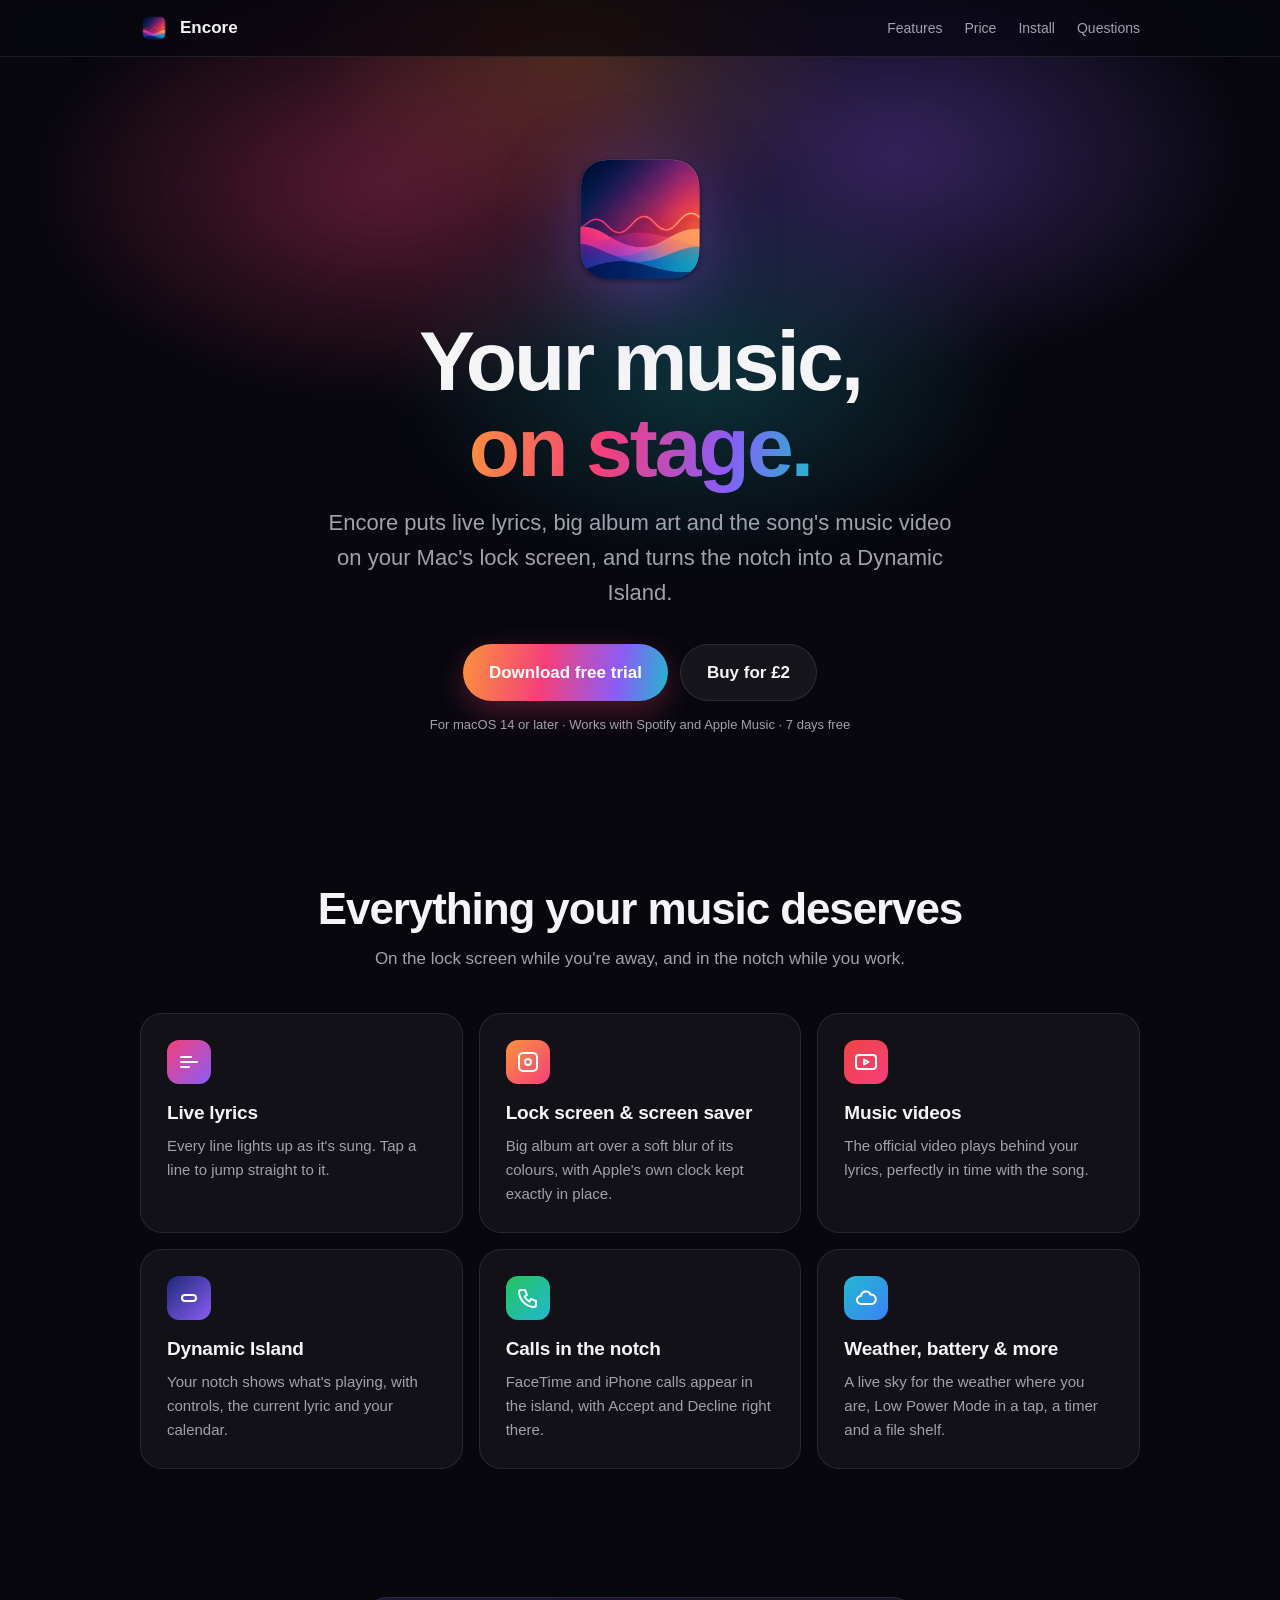
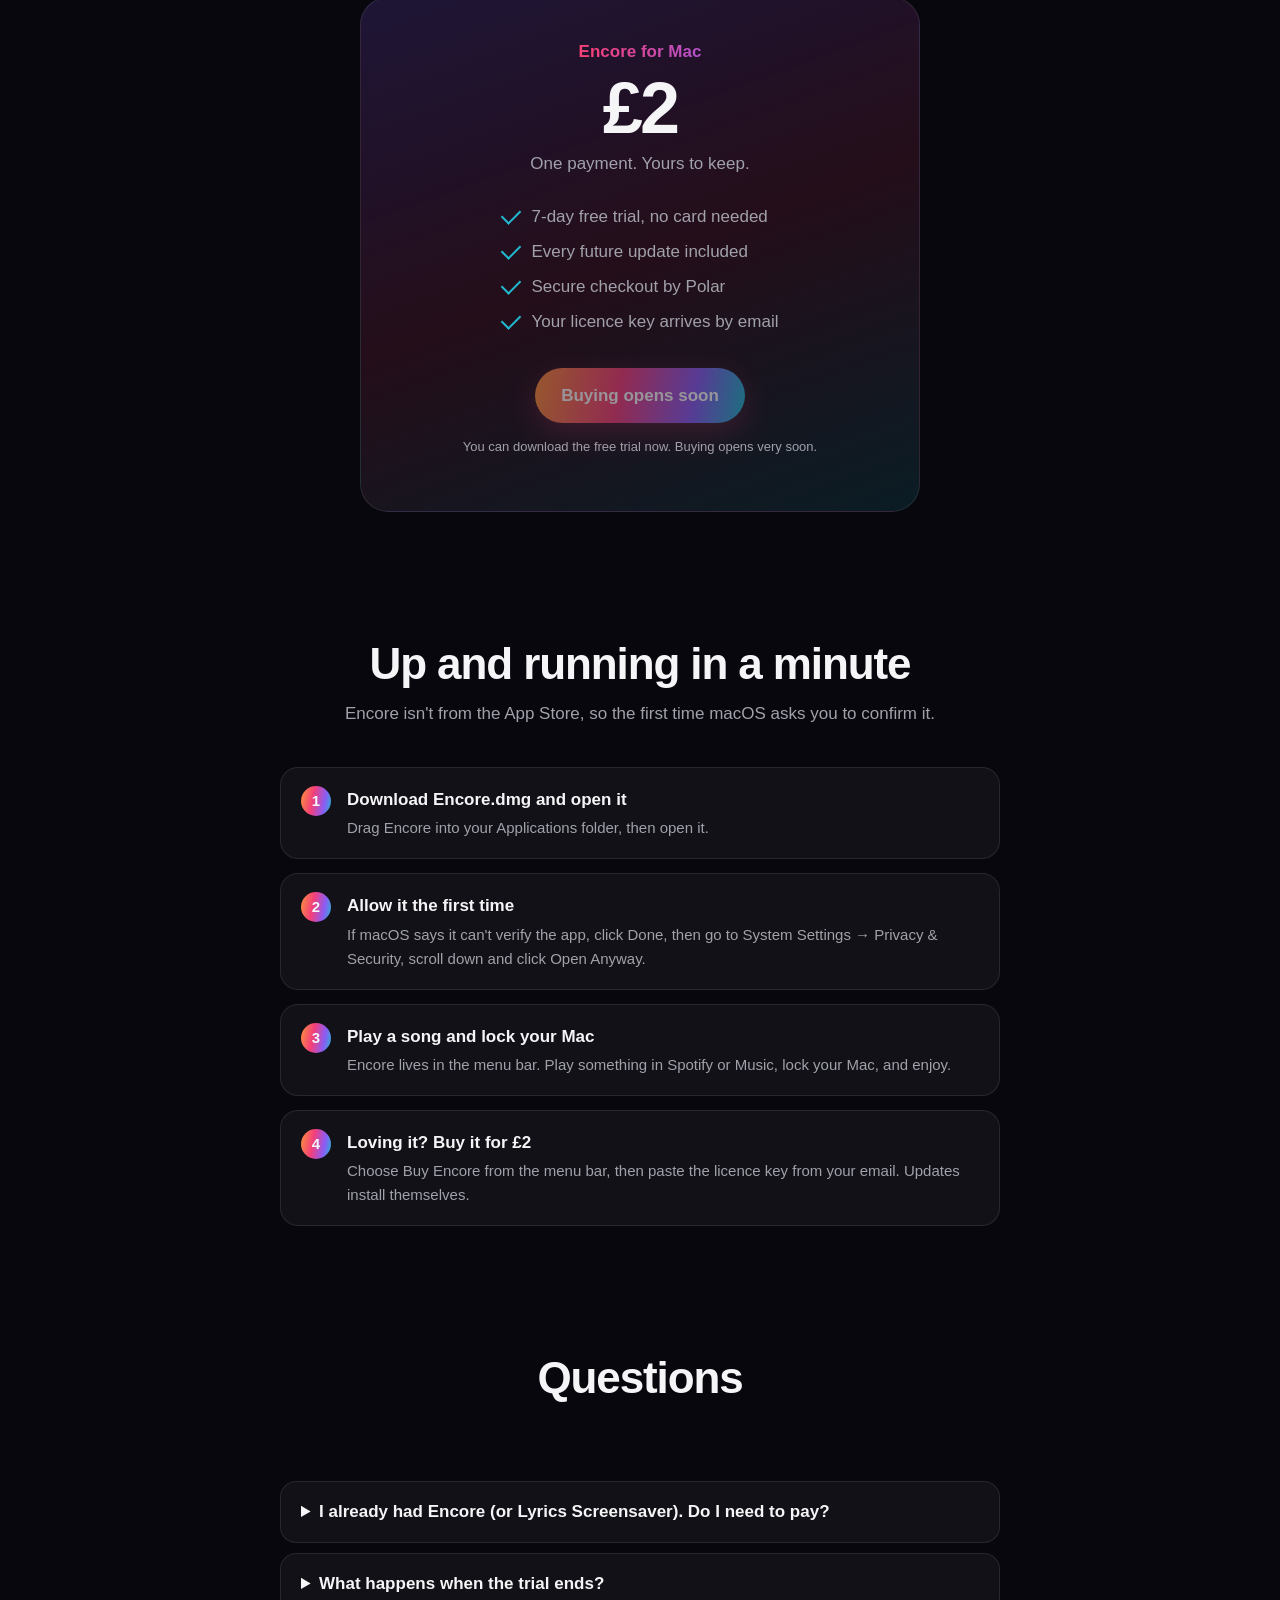
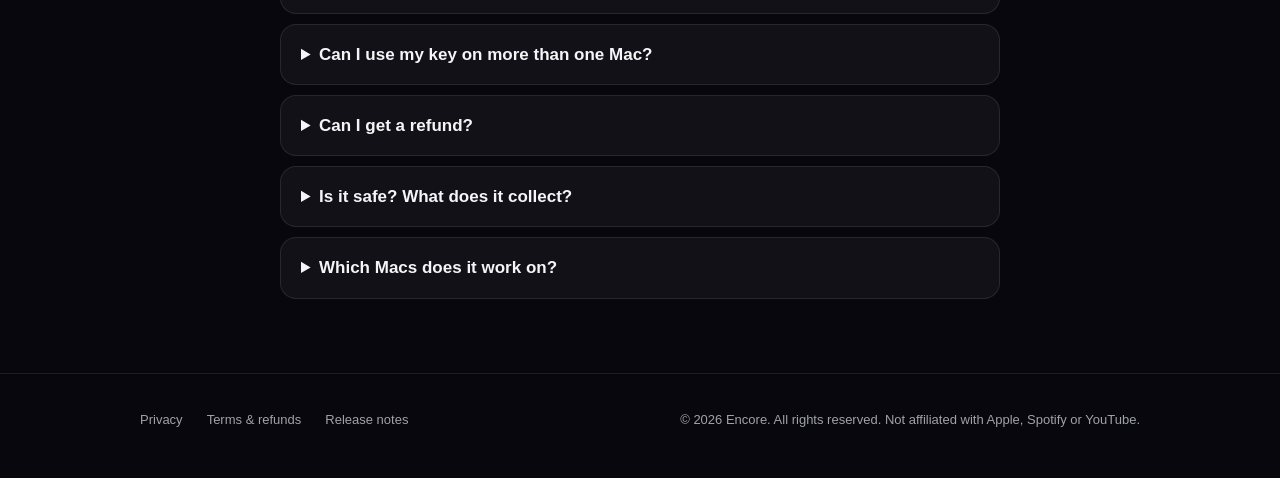
==== index.html @ baf7f080 "Add the Encore website Co-Authored-By: Claude Opus 5.5 <noreply@anthropic.com>" ====
<!doctype html>
<html lang="en">
<head>
<meta charset="utf-8">
<meta name="viewport" content="width=device-width, initial-scale=1">
<title>Encore for Mac</title>
<meta name="description" content="Encore puts live lyrics, big album art and your music video on your Mac's lock screen, and turns the notch into a Dynamic Island.">
<link rel="icon" type="image/png" href="favicon.png">
<meta property="og:title" content="Encore for Mac">
<meta property="og:description" content="Live lyrics on your lock screen, and a Dynamic Island in your notch.">
<meta property="og:image" content="https://zhuss-08.github.io/encore/icon.png">
<style>
  :root {
    --bg: #07070d;
    --card: rgba(255,255,255,0.045);
    --line: rgba(255,255,255,0.09);
    --text: #f5f5f7;
    --muted: #a1a1ab;
    --navy: #1e2a78; --violet: #8b5cf6; --pink: #f43f7a; --orange: #fb923c; --teal: #22b8cf;
    --sunset: linear-gradient(100deg, #fb923c, #f43f7a 40%, #8b5cf6 75%, #22b8cf);
  }
  * { box-sizing: border-box; }
  html { scroll-behavior: smooth; }
  body {
    margin: 0; background: var(--bg); color: var(--text);
    font: 17px/1.6 -apple-system, BlinkMacSystemFont, "SF Pro Text", "Helvetica Neue", Arial, sans-serif;
    -webkit-font-smoothing: antialiased; overflow-x: hidden;
  }
  a { color: inherit; }
  .wrap { max-width: 1040px; margin: 0 auto; padding: 0 20px; }

  nav { position: sticky; top: 0; z-index: 10; backdrop-filter: saturate(180%) blur(20px); -webkit-backdrop-filter: saturate(180%) blur(20px);
        background: rgba(7,7,13,0.72); border-bottom: 1px solid var(--line); }
  nav .wrap { display: flex; align-items: center; gap: 12px; height: 56px; }
  nav img { width: 28px; height: 28px; }
  nav b { font-size: 17px; }
  nav .links { margin-left: auto; display: flex; gap: 22px; font-size: 14px; color: var(--muted); }
  nav .links a { text-decoration: none; }
  nav .links a:hover { color: var(--text); }

  .hero { position: relative; text-align: center; padding: 88px 0 72px; }
  .glow { position: absolute; inset: -120px 0 auto 0; height: 620px; z-index: -1; pointer-events: none;
          background:
            radial-gradient(40% 50% at 30% 40%, rgba(244,63,122,0.35), transparent 70%),
            radial-gradient(40% 50% at 70% 35%, rgba(139,92,246,0.35), transparent 70%),
            radial-gradient(35% 45% at 55% 70%, rgba(34,184,207,0.25), transparent 70%),
            radial-gradient(30% 40% at 45% 20%, rgba(251,146,60,0.25), transparent 70%);
          filter: blur(20px); }
  .hero img.icon { width: 148px; height: 148px; filter: drop-shadow(0 18px 40px rgba(139,92,246,0.45)); }
  h1 { font-size: clamp(44px, 8vw, 84px); line-height: 1.02; letter-spacing: -0.035em; margin: 18px 0 14px; font-weight: 700; }
  h1 span, .grad { background: var(--sunset); -webkit-background-clip: text; background-clip: text; color: transparent; }
  .lead { font-size: clamp(18px, 2.4vw, 22px); color: var(--muted); max-width: 640px; margin: 0 auto; }
  .ctas { display: flex; gap: 12px; justify-content: center; flex-wrap: wrap; margin-top: 34px; }
  .btn { display: inline-flex; align-items: center; gap: 8px; padding: 14px 26px; border-radius: 999px; font-weight: 600; font-size: 17px;
         text-decoration: none; border: 1px solid var(--line); transition: transform .15s ease, filter .15s ease; cursor: pointer; }
  .btn:hover { transform: translateY(-1px); filter: brightness(1.08); }
  .btn.primary { background: var(--sunset); border: 0; color: #fff; box-shadow: 0 10px 30px rgba(244,63,122,0.3); }
  .btn.ghost { background: rgba(255,255,255,0.06); }
  .btn.disabled { opacity: .55; pointer-events: none; }
  .small { font-size: 13px; color: var(--muted); margin-top: 14px; }

  section { padding: 64px 0; }
  h2 { font-size: clamp(30px, 4.5vw, 44px); letter-spacing: -0.025em; line-height: 1.1; margin: 0 0 12px; text-align: center; }
  .sub { text-align: center; color: var(--muted); max-width: 620px; margin: 0 auto 40px; }

  .grid { display: grid; grid-template-columns: repeat(auto-fit, minmax(min(100%, 300px), 1fr)); gap: 16px; }
  .card { background: var(--card); border: 1px solid var(--line); border-radius: 22px; padding: 26px; }
  .card h3 { margin: 14px 0 6px; font-size: 19px; letter-spacing: -0.01em; }
  .card p { margin: 0; color: var(--muted); font-size: 15px; }
  .badge { width: 44px; height: 44px; border-radius: 12px; display: grid; place-items: center; }
  .badge svg { width: 24px; height: 24px; stroke: #fff; fill: none; stroke-width: 2; stroke-linecap: round; stroke-linejoin: round; }

  .price { max-width: 560px; margin: 0 auto; text-align: center; padding: 40px 30px; border-radius: 28px; position: relative; overflow: hidden;
           background: linear-gradient(160deg, rgba(139,92,246,0.18), rgba(244,63,122,0.12) 50%, rgba(34,184,207,0.12)); border: 1px solid var(--line); }
  .price .amount { font-size: 72px; font-weight: 700; letter-spacing: -0.04em; line-height: 1; margin: 6px 0; }
  .price ul { list-style: none; padding: 0; margin: 22px auto 28px; text-align: left; display: inline-block; color: var(--muted); }
  .price li { padding: 4px 0 4px 30px; position: relative; }
  .price li::before { content: ""; position: absolute; left: 0; top: 10px; width: 16px; height: 9px; border-left: 2.5px solid var(--teal); border-bottom: 2.5px solid var(--teal); transform: rotate(-45deg); }

  .steps { counter-reset: s; display: grid; gap: 14px; max-width: 720px; margin: 0 auto; }
  .step { display: flex; gap: 16px; align-items: flex-start; background: var(--card); border: 1px solid var(--line); border-radius: 18px; padding: 18px 20px; }
  .step::before { counter-increment: s; content: counter(s); flex: none; width: 30px; height: 30px; border-radius: 50%; background: var(--sunset);
                  display: grid; place-items: center; font-weight: 700; font-size: 15px; }
  .step p { margin: 3px 0 0; color: var(--muted); font-size: 15px; }

  details { background: var(--card); border: 1px solid var(--line); border-radius: 16px; padding: 16px 20px; max-width: 720px; margin: 0 auto 10px; }
  summary { cursor: pointer; font-weight: 600; }
  details p { color: var(--muted); margin: 10px 0 0; font-size: 15px; }

  footer { border-top: 1px solid var(--line); padding: 36px 0 48px; color: var(--muted); font-size: 13px; }
  footer .wrap { display: flex; flex-wrap: wrap; gap: 10px 24px; align-items: center; }
  footer .wrap a { text-decoration: none; }
  footer .wrap a:hover { color: var(--text); }
  footer .copy { margin-left: auto; }
  @media (max-width: 640px) { nav .links { display: none; } footer .copy { margin-left: 0; width: 100%; } }
</style>
</head>
<body>

<nav><div class="wrap">
  <img src="favicon.png" alt=""><b>Encore</b>
  <div class="links"><a href="#features">Features</a><a href="#price">Price</a><a href="#install">Install</a><a href="#faq">Questions</a></div>
</div></nav>

<header class="hero"><div class="glow"></div><div class="wrap">
  <img class="icon" src="icon.png" alt="Encore app icon">
  <h1>Your music,<br><span>on stage.</span></h1>
  <p class="lead">Encore puts live lyrics, big album art and the song's music video on your Mac's lock screen, and turns the notch into a Dynamic Island.</p>
  <div class="ctas">
    <a class="btn primary" href="https://github.com/Zhuss-08/encore/releases/latest/download/Encore.dmg">Download free trial</a>
    <a class="btn ghost buy" href="#price">Buy for £2</a>
  </div>
  <p class="small">For macOS 14 or later · Works with Spotify and Apple Music · 7 days free</p>
</div></header>

<section id="features"><div class="wrap">
  <h2>Everything your music deserves</h2>
  <p class="sub">On the lock screen while you're away, and in the notch while you work.</p>
  <div class="grid">
    <div class="card"><div class="badge" style="background:linear-gradient(135deg,#f43f7a,#8b5cf6)"><svg viewBox="0 0 24 24"><path d="M4 7h10M4 12h16M4 17h8"/></svg></div>
      <h3>Live lyrics</h3><p>Every line lights up as it's sung. Tap a line to jump straight to it.</p></div>
    <div class="card"><div class="badge" style="background:linear-gradient(135deg,#fb923c,#f43f7a)"><svg viewBox="0 0 24 24"><rect x="3" y="3" width="18" height="18" rx="4"/><circle cx="12" cy="12" r="3"/></svg></div>
      <h3>Lock screen &amp; screen saver</h3><p>Big album art over a soft blur of its colours, with Apple's own clock kept exactly in place.</p></div>
    <div class="card"><div class="badge" style="background:linear-gradient(135deg,#ef4444,#f43f7a)"><svg viewBox="0 0 24 24"><rect x="2" y="5" width="20" height="14" rx="3"/><path d="M10 9.5v5l4.5-2.5z"/></svg></div>
      <h3>Music videos</h3><p>The official video plays behind your lyrics, perfectly in time with the song.</p></div>
    <div class="card"><div class="badge" style="background:linear-gradient(135deg,#1e2a78,#8b5cf6)"><svg viewBox="0 0 24 24"><rect x="5" y="9" width="14" height="6" rx="3"/></svg></div>
      <h3>Dynamic Island</h3><p>Your notch shows what's playing, with controls, the current lyric and your calendar.</p></div>
    <div class="card"><div class="badge" style="background:linear-gradient(135deg,#22c55e,#22b8cf)"><svg viewBox="0 0 24 24"><path d="M5 4h4l2 5-2.5 1.5a11 11 0 005 5L15 13l5 2v4a2 2 0 01-2 2A16 16 0 013 6a2 2 0 012-2"/></svg></div>
      <h3>Calls in the notch</h3><p>FaceTime and iPhone calls appear in the island, with Accept and Decline right there.</p></div>
    <div class="card"><div class="badge" style="background:linear-gradient(135deg,#22b8cf,#3b82f6)"><svg viewBox="0 0 24 24"><path d="M7 18a4 4 0 010-8 5 5 0 019.6-1.5A3.5 3.5 0 1117.5 18z"/></svg></div>
      <h3>Weather, battery &amp; more</h3><p>A live sky for the weather where you are, Low Power Mode in a tap, a timer and a file shelf.</p></div>
  </div>
</div></section>

<section id="price"><div class="wrap">
  <div class="price">
    <div class="grad" style="font-weight:600">Encore for Mac</div>
    <div class="amount">£2</div>
    <div style="color:var(--muted)">One payment. Yours to keep.</div>
    <ul>
      <li>7-day free trial, no card needed</li>
      <li>Every future update included</li>
      <li>Secure checkout by Polar</li>
      <li>Your licence key arrives by email</li>
    </ul><br>
    <a class="btn primary buy" id="buy" href="#">Buy Encore for £2</a>
    <p class="small" id="buy-note">Payments are handled securely by Polar, which takes care of card details and VAT. Encore never sees your card.</p>
  </div>
</div></section>

<section id="install"><div class="wrap">
  <h2>Up and running in a minute</h2>
  <p class="sub">Encore isn't from the App Store, so the first time macOS asks you to confirm it.</p>
  <div class="steps">
    <div class="step"><div><b>Download Encore.dmg and open it</b><p>Drag Encore into your Applications folder, then open it.</p></div></div>
    <div class="step"><div><b>Allow it the first time</b><p>If macOS says it can't verify the app, click Done, then go to System Settings → Privacy &amp; Security, scroll down and click Open Anyway.</p></div></div>
    <div class="step"><div><b>Play a song and lock your Mac</b><p>Encore lives in the menu bar. Play something in Spotify or Music, lock your Mac, and enjoy.</p></div></div>
    <div class="step"><div><b>Loving it? Buy it for £2</b><p>Choose Buy Encore from the menu bar, then paste the licence key from your email. Updates install themselves.</p></div></div>
  </div>
</div></section>

<section id="faq"><div class="wrap">
  <h2>Questions</h2>
  <p class="sub">&nbsp;</p>
  <details><summary>I already had Encore (or Lyrics Screensaver). Do I need to pay?</summary>
    <p>No. If you had it before it became paid, it stays free on that Mac, with updates. Thank you for being an early user!</p></details>
  <details><summary>What happens when the trial ends?</summary>
    <p>Encore asks you to buy it and pauses until you do. Your settings are kept, so everything is just as you left it once you enter your key.</p></details>
  <details><summary>Can I use my key on more than one Mac?</summary>
    <p>Yes, on your own Macs. If you replace a Mac, remove the licence in Encore's Settings → Licence to free up its place.</p></details>
  <details><summary>Can I get a refund?</summary>
    <p>Yes. If Encore doesn't work for you, ask within 14 days of buying for a full refund, using the link in your Polar receipt email.</p></details>
  <details><summary>Is it safe? What does it collect?</summary>
    <p>There are no accounts, ads or tracking. Encore only goes online for lyrics, album art, the weather (using your location rounded to about 1 km), music videos from YouTube if you turn them on, anonymous video timings, updates, and checking your licence key. See the <a href="privacy.html">privacy policy</a>.</p></details>
  <details><summary>Which Macs does it work on?</summary>
    <p>Any Mac with macOS 14 or later, Apple silicon or Intel. The Dynamic Island looks best on a MacBook with a notch.</p></details>
</div></section>

<footer><div class="wrap">
  <a href="privacy.html">Privacy</a>
  <a href="terms.html">Terms &amp; refunds</a>
  <a href="https://github.com/Zhuss-08/encore/releases">Release notes</a>
  <span class="copy">© 2026 Encore. All rights reserved. Not affiliated with Apple, Spotify or YouTube.</span>
</div></footer>

<script>
  // The Polar checkout link goes here once the shop exists.
  const BUY_URL = "";
  document.querySelectorAll("a.buy").forEach(a => {
    if (BUY_URL) { a.href = BUY_URL; }
    else if (a.id === "buy") {
      a.classList.add("disabled");
      a.textContent = "Buying opens soon";
      document.getElementById("buy-note").textContent = "You can download the free trial now. Buying opens very soon.";
    }
  });
</script>
</body>
</html>
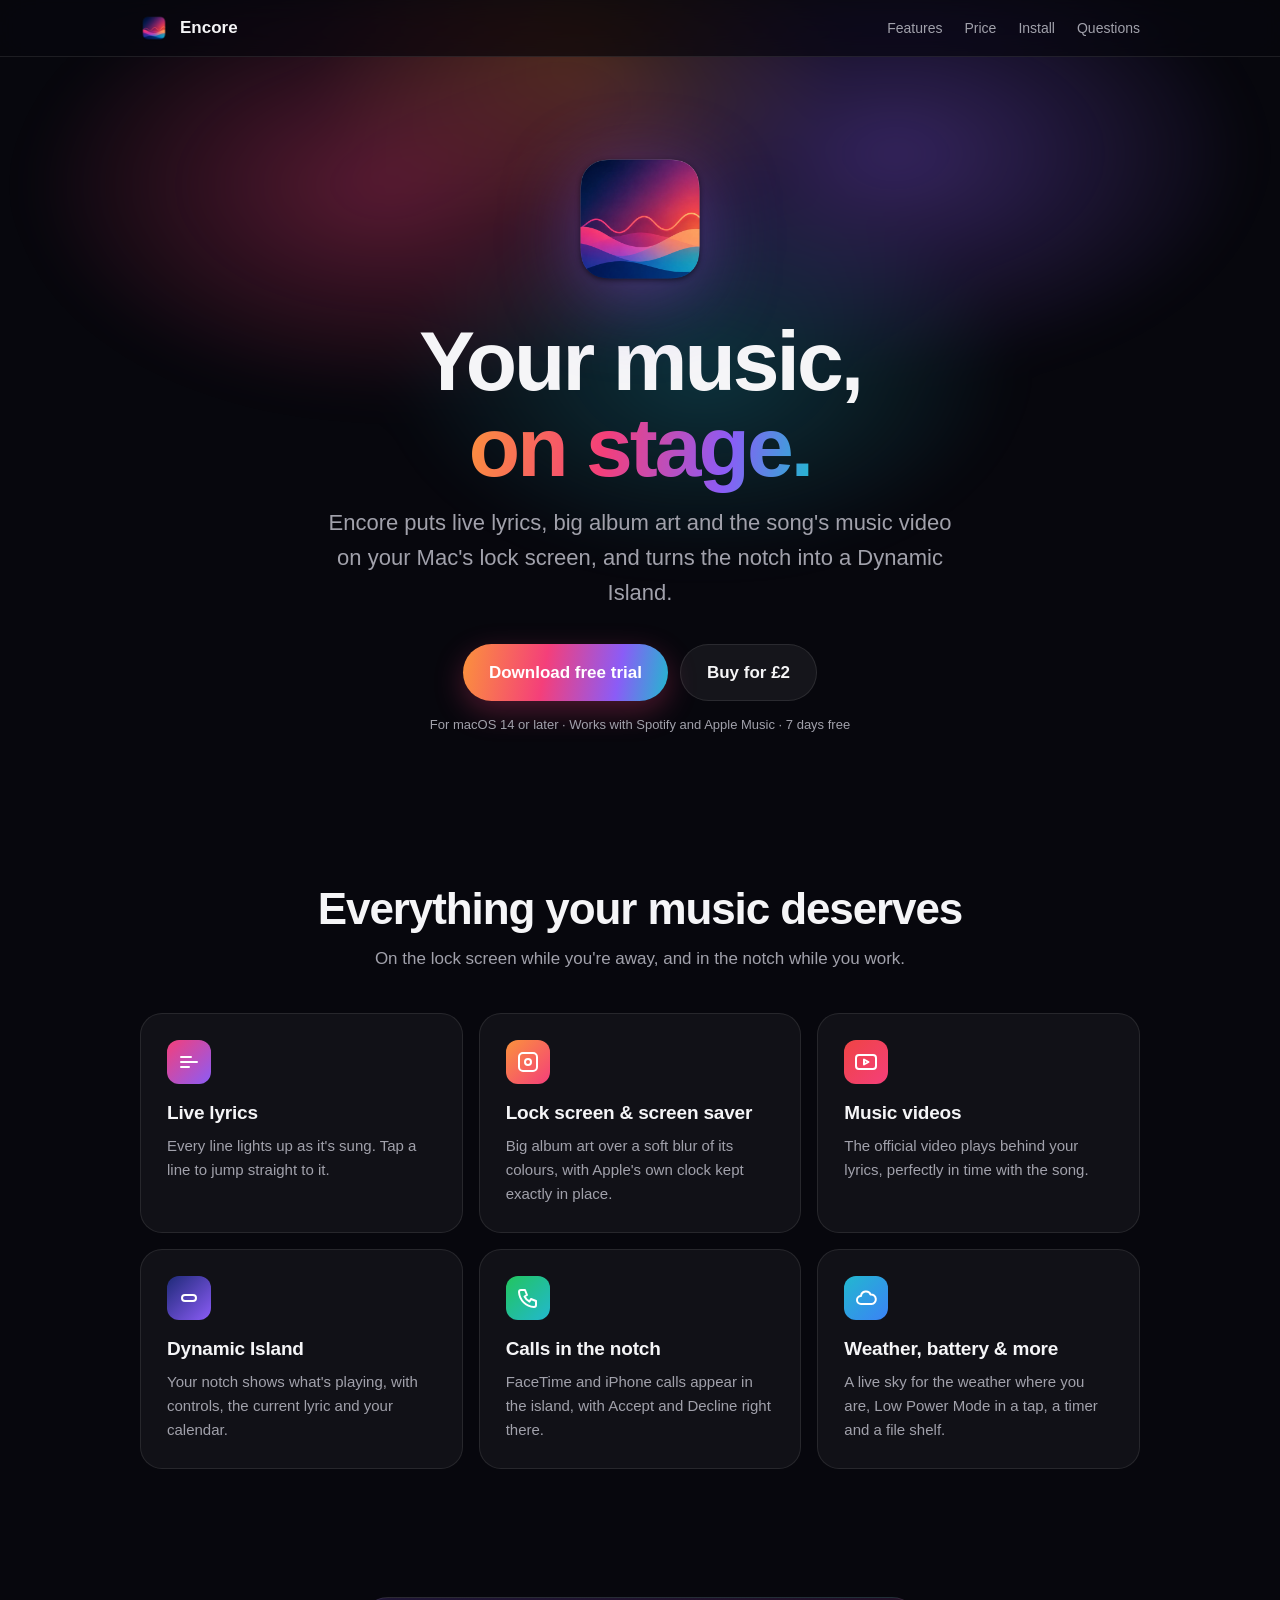
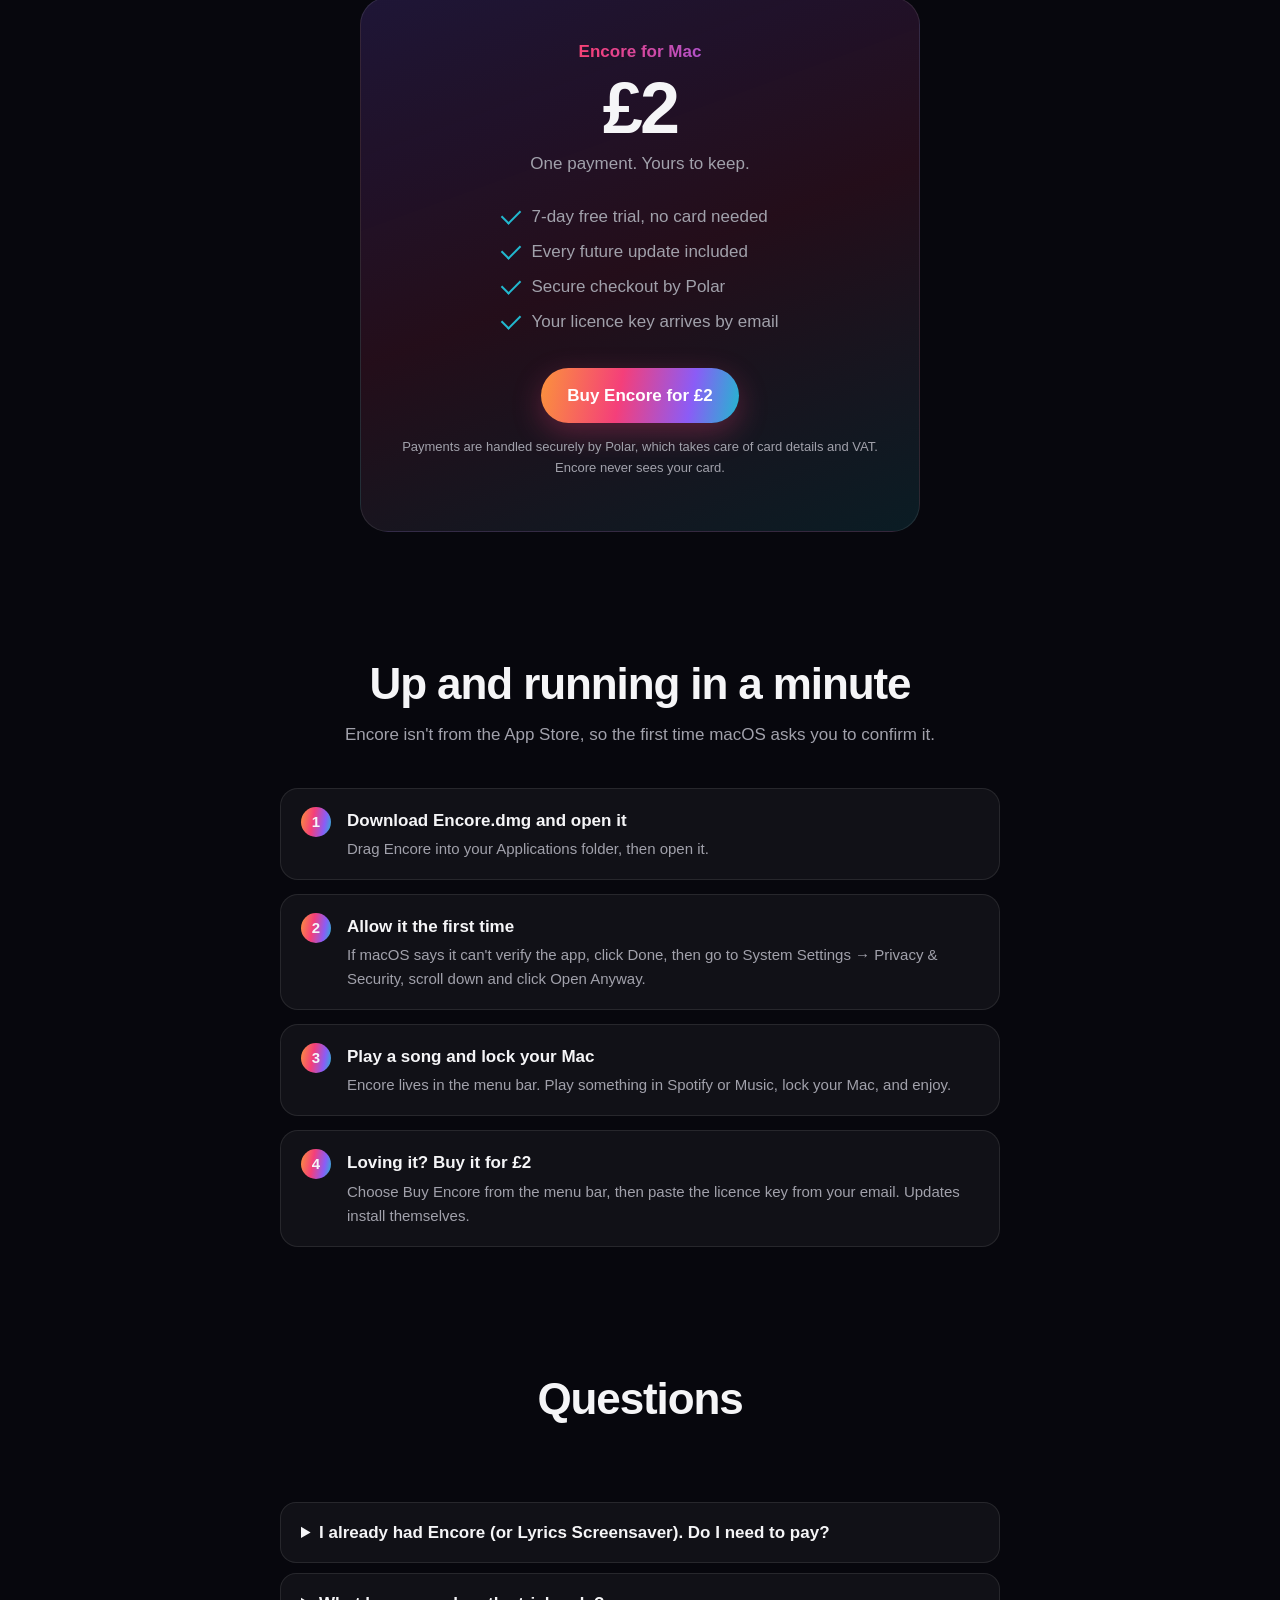
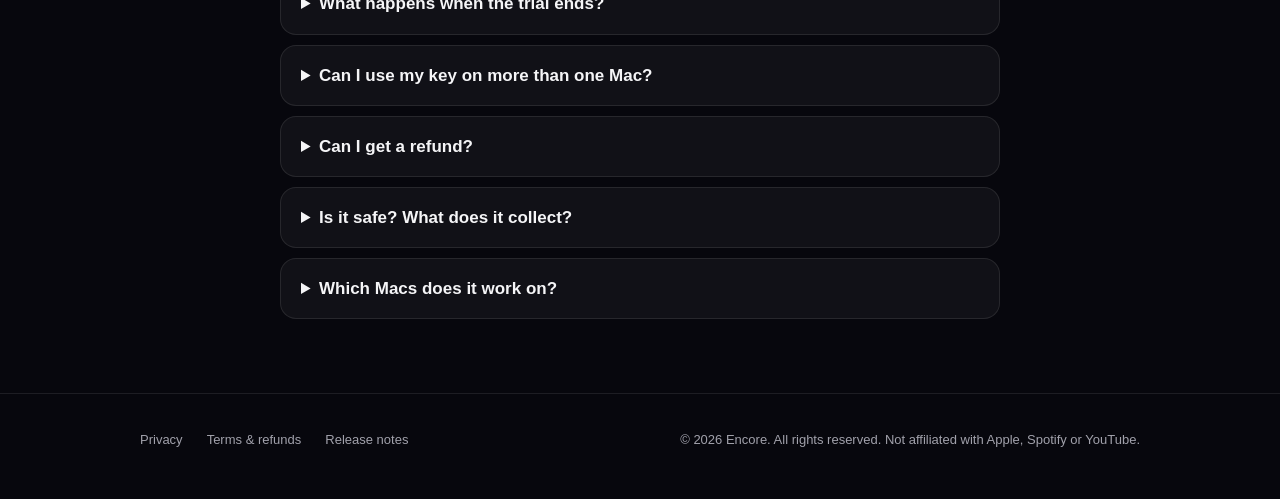
==== commit d1e2b4f7: "Turn on the Buy button with the Polar checkout link Co-Authored-By: Claude Opus 5.5 <noreply@anthrop" ====
--- a/index.html
+++ b/index.html
@@ -185,7 +185,7 @@
 
 <script>
   // The Polar checkout link goes here once the shop exists.
-  const BUY_URL = "";
+  const BUY_URL = "https://buy.polar.sh/polar_cl_Ln52hjCXKsMi0YeWfWTkePezjiAgkzTbNqpas0uUjSi";
   document.querySelectorAll("a.buy").forEach(a => {
     if (BUY_URL) { a.href = BUY_URL; }
     else if (a.id === "buy") {
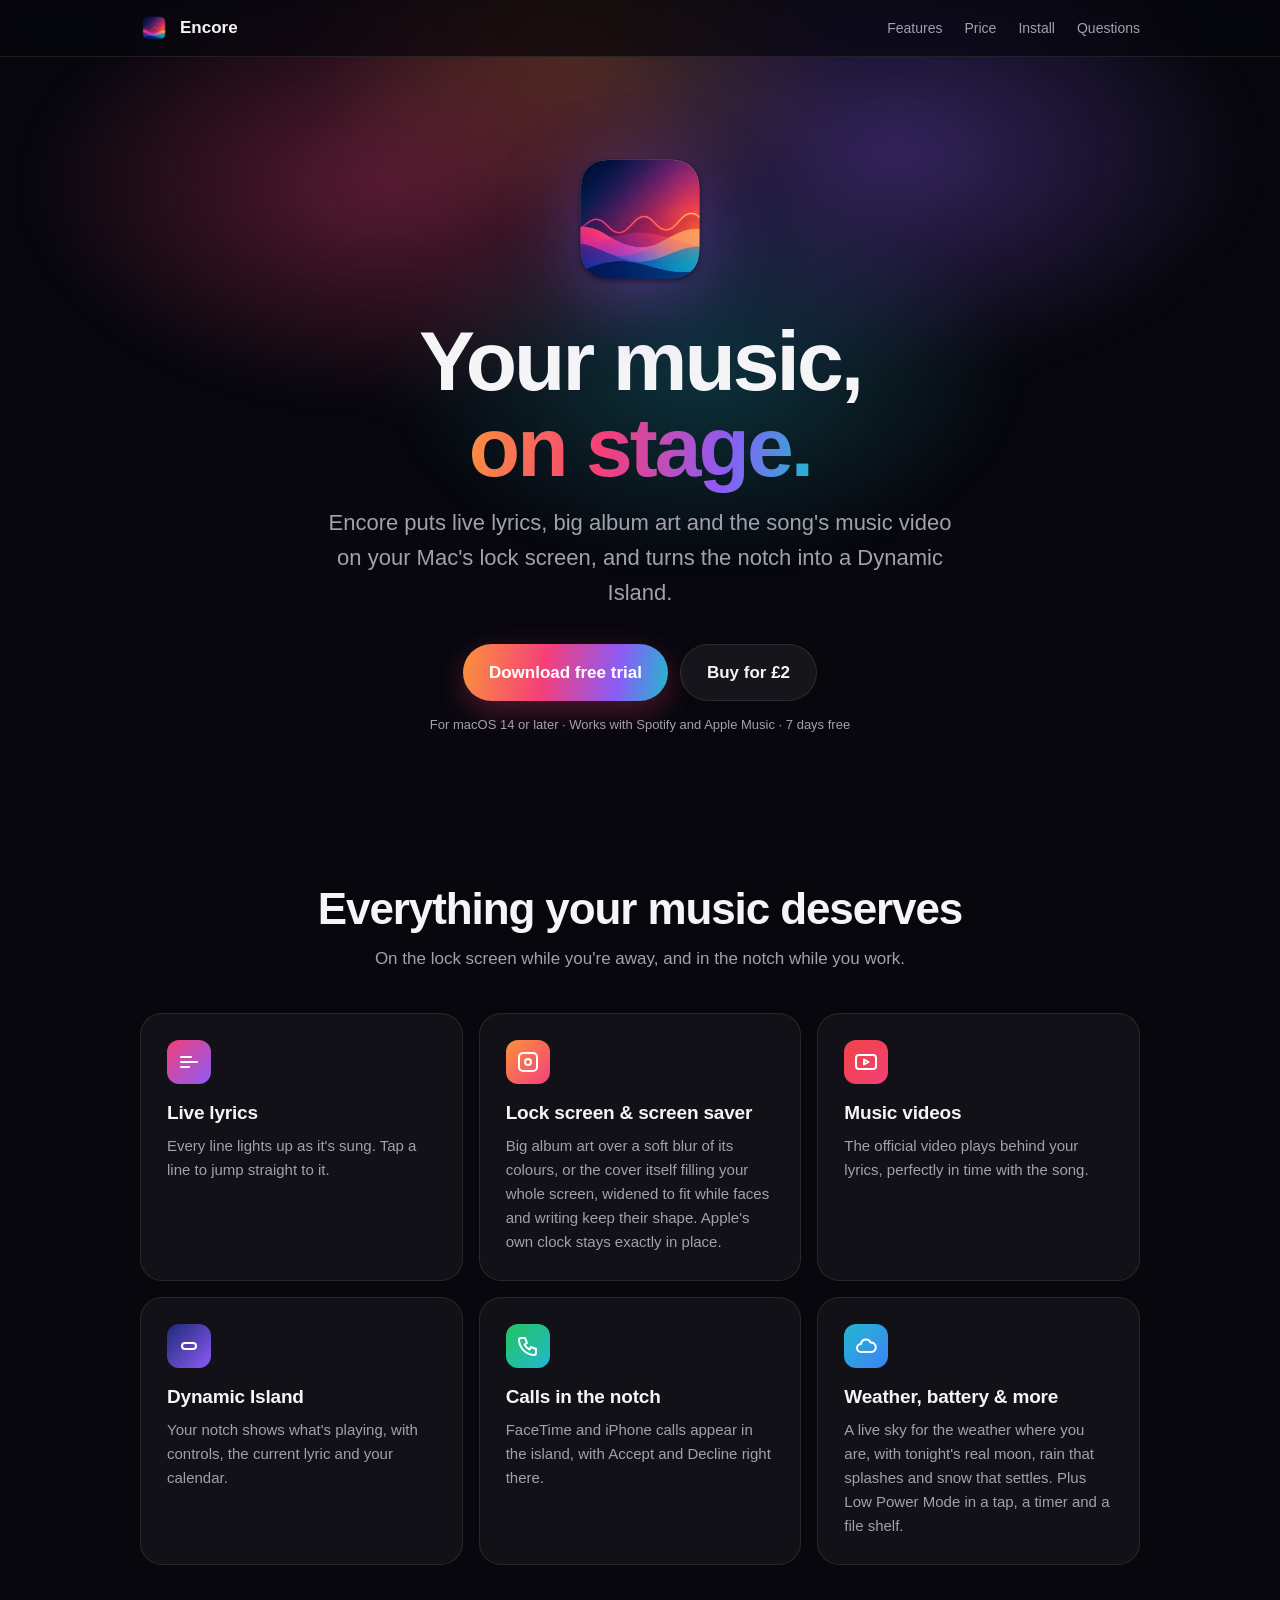
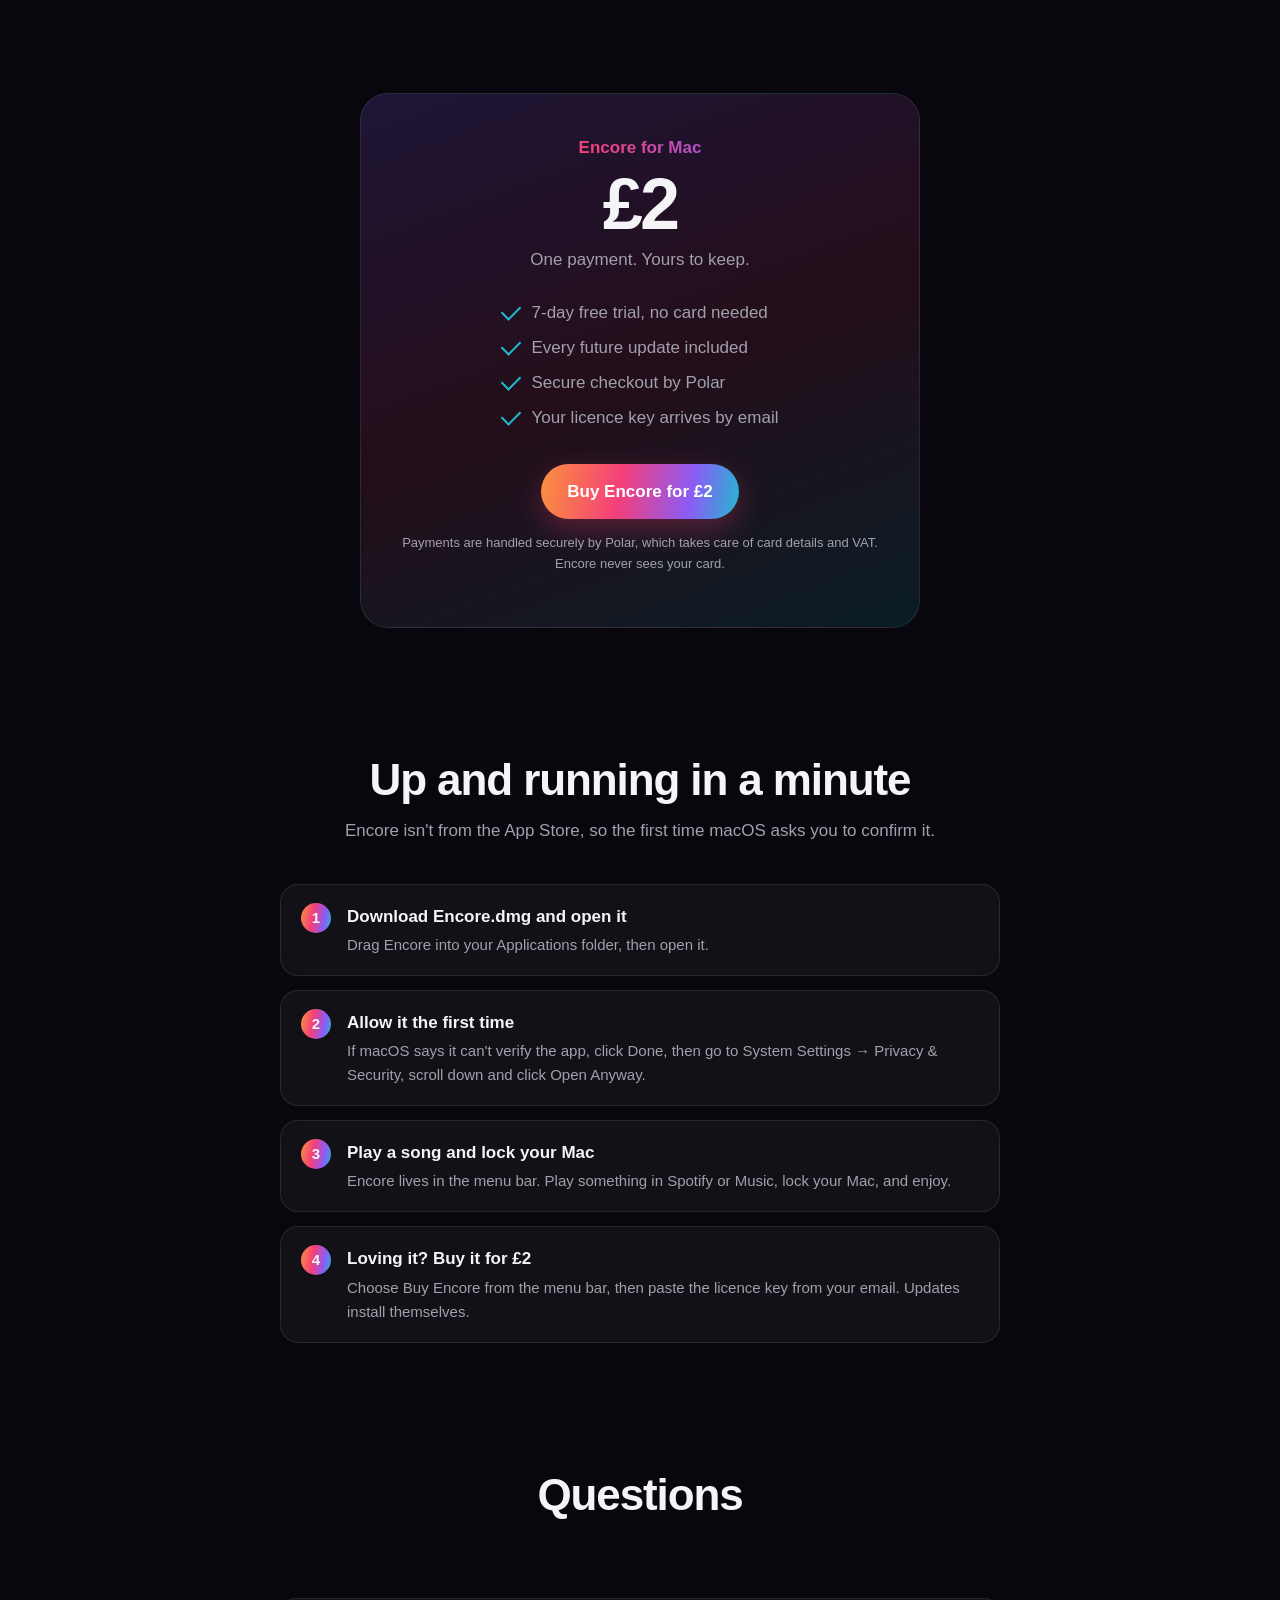
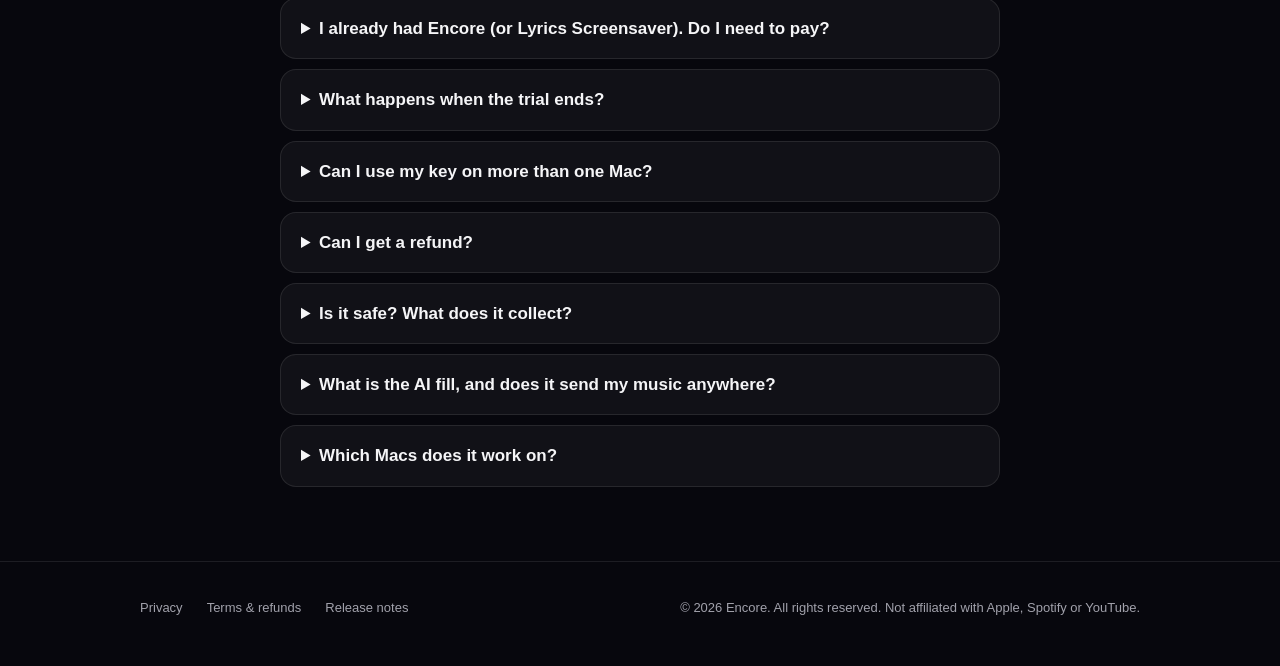
==== commit c410005e: "Website: blurred album art background, live weather sky, AI fill Co-Authored-By: Claude Opus 5.5 <no" ====
--- a/index.html
+++ b/index.html
@@ -120,7 +120,7 @@
     <div class="card"><div class="badge" style="background:linear-gradient(135deg,#f43f7a,#8b5cf6)"><svg viewBox="0 0 24 24"><path d="M4 7h10M4 12h16M4 17h8"/></svg></div>
       <h3>Live lyrics</h3><p>Every line lights up as it's sung. Tap a line to jump straight to it.</p></div>
     <div class="card"><div class="badge" style="background:linear-gradient(135deg,#fb923c,#f43f7a)"><svg viewBox="0 0 24 24"><rect x="3" y="3" width="18" height="18" rx="4"/><circle cx="12" cy="12" r="3"/></svg></div>
-      <h3>Lock screen &amp; screen saver</h3><p>Big album art over a soft blur of its colours, with Apple's own clock kept exactly in place.</p></div>
+      <h3>Lock screen &amp; screen saver</h3><p>Big album art over a soft blur of its colours, or the cover itself filling your whole screen, widened to fit while faces and writing keep their shape. Apple's own clock stays exactly in place.</p></div>
     <div class="card"><div class="badge" style="background:linear-gradient(135deg,#ef4444,#f43f7a)"><svg viewBox="0 0 24 24"><rect x="2" y="5" width="20" height="14" rx="3"/><path d="M10 9.5v5l4.5-2.5z"/></svg></div>
       <h3>Music videos</h3><p>The official video plays behind your lyrics, perfectly in time with the song.</p></div>
     <div class="card"><div class="badge" style="background:linear-gradient(135deg,#1e2a78,#8b5cf6)"><svg viewBox="0 0 24 24"><rect x="5" y="9" width="14" height="6" rx="3"/></svg></div>
@@ -128,7 +128,7 @@
     <div class="card"><div class="badge" style="background:linear-gradient(135deg,#22c55e,#22b8cf)"><svg viewBox="0 0 24 24"><path d="M5 4h4l2 5-2.5 1.5a11 11 0 005 5L15 13l5 2v4a2 2 0 01-2 2A16 16 0 013 6a2 2 0 012-2"/></svg></div>
       <h3>Calls in the notch</h3><p>FaceTime and iPhone calls appear in the island, with Accept and Decline right there.</p></div>
     <div class="card"><div class="badge" style="background:linear-gradient(135deg,#22b8cf,#3b82f6)"><svg viewBox="0 0 24 24"><path d="M7 18a4 4 0 010-8 5 5 0 019.6-1.5A3.5 3.5 0 1117.5 18z"/></svg></div>
-      <h3>Weather, battery &amp; more</h3><p>A live sky for the weather where you are, Low Power Mode in a tap, a timer and a file shelf.</p></div>
+      <h3>Weather, battery &amp; more</h3><p>A live sky for the weather where you are, with tonight's real moon, rain that splashes and snow that settles. Plus Low Power Mode in a tap, a timer and a file shelf.</p></div>
   </div>
 </div></section>
 
@@ -171,7 +171,9 @@
   <details><summary>Can I get a refund?</summary>
     <p>Yes. If Encore doesn't work for you, ask within 14 days of buying for a full refund, using the link in your Polar receipt email.</p></details>
   <details><summary>Is it safe? What does it collect?</summary>
-    <p>There are no accounts, ads or tracking. Encore only goes online for lyrics, album art, the weather (using your location rounded to about 1 km), music videos from YouTube if you turn them on, anonymous video timings, updates, and checking your licence key. See the <a href="privacy.html">privacy policy</a>.</p></details>
+    <p>There are no accounts, ads or tracking. Encore only goes online for lyrics, album art, the weather (using your location rounded to about 1 km), music videos from YouTube if you turn them on, anonymous video timings, the optional AI fill download, updates, and checking your licence key. See the <a href="privacy.html">privacy policy</a>.</p></details>
+  <details><summary>What is the AI fill, and does it send my music anywhere?</summary>
+    <p>It's optional. Some covers can't simply be widened, like a face filling the whole cover, so Encore can use a small AI model to paint in the sides. It's a one-time download of about 187 MB, and it runs entirely on your Mac: nothing is uploaded. Without it, those covers are shown zoomed instead.</p></details>
   <details><summary>Which Macs does it work on?</summary>
     <p>Any Mac with macOS 14 or later, Apple silicon or Intel. The Dynamic Island looks best on a MacBook with a notch.</p></details>
 </div></section>
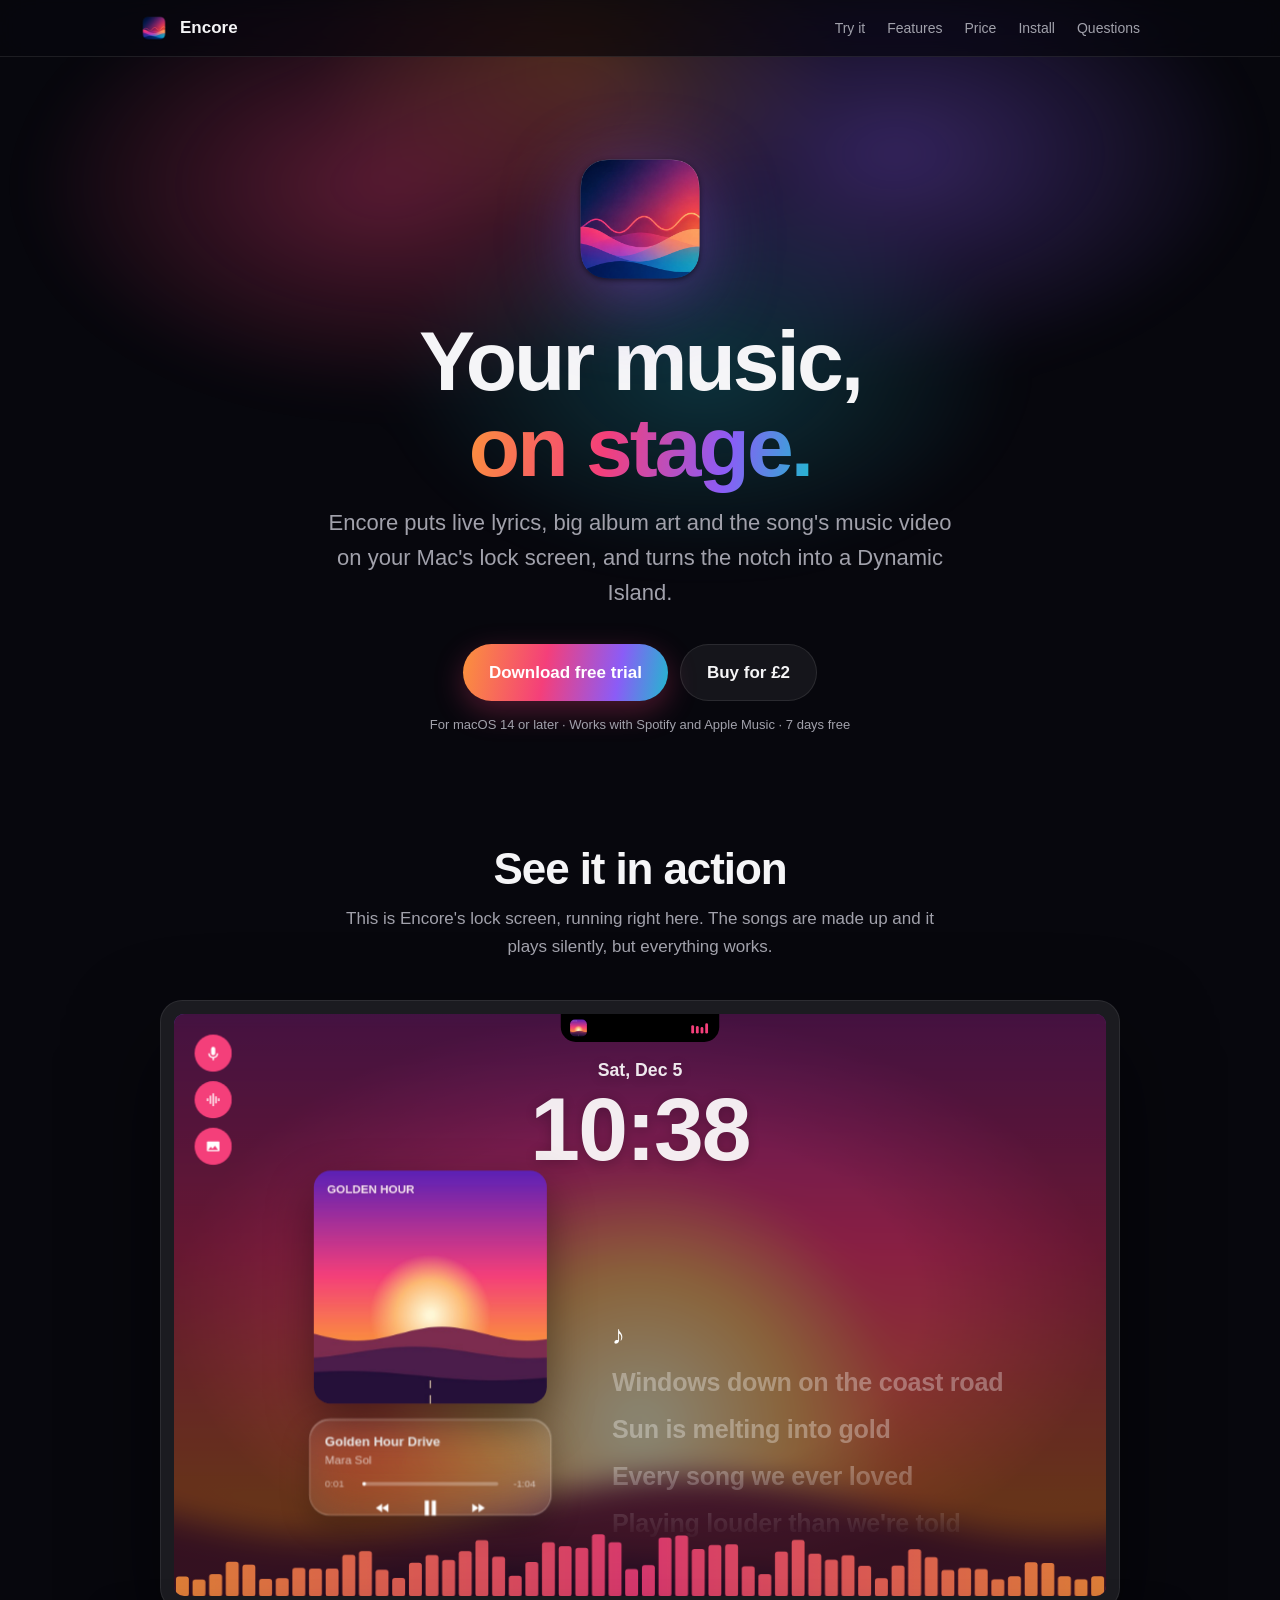
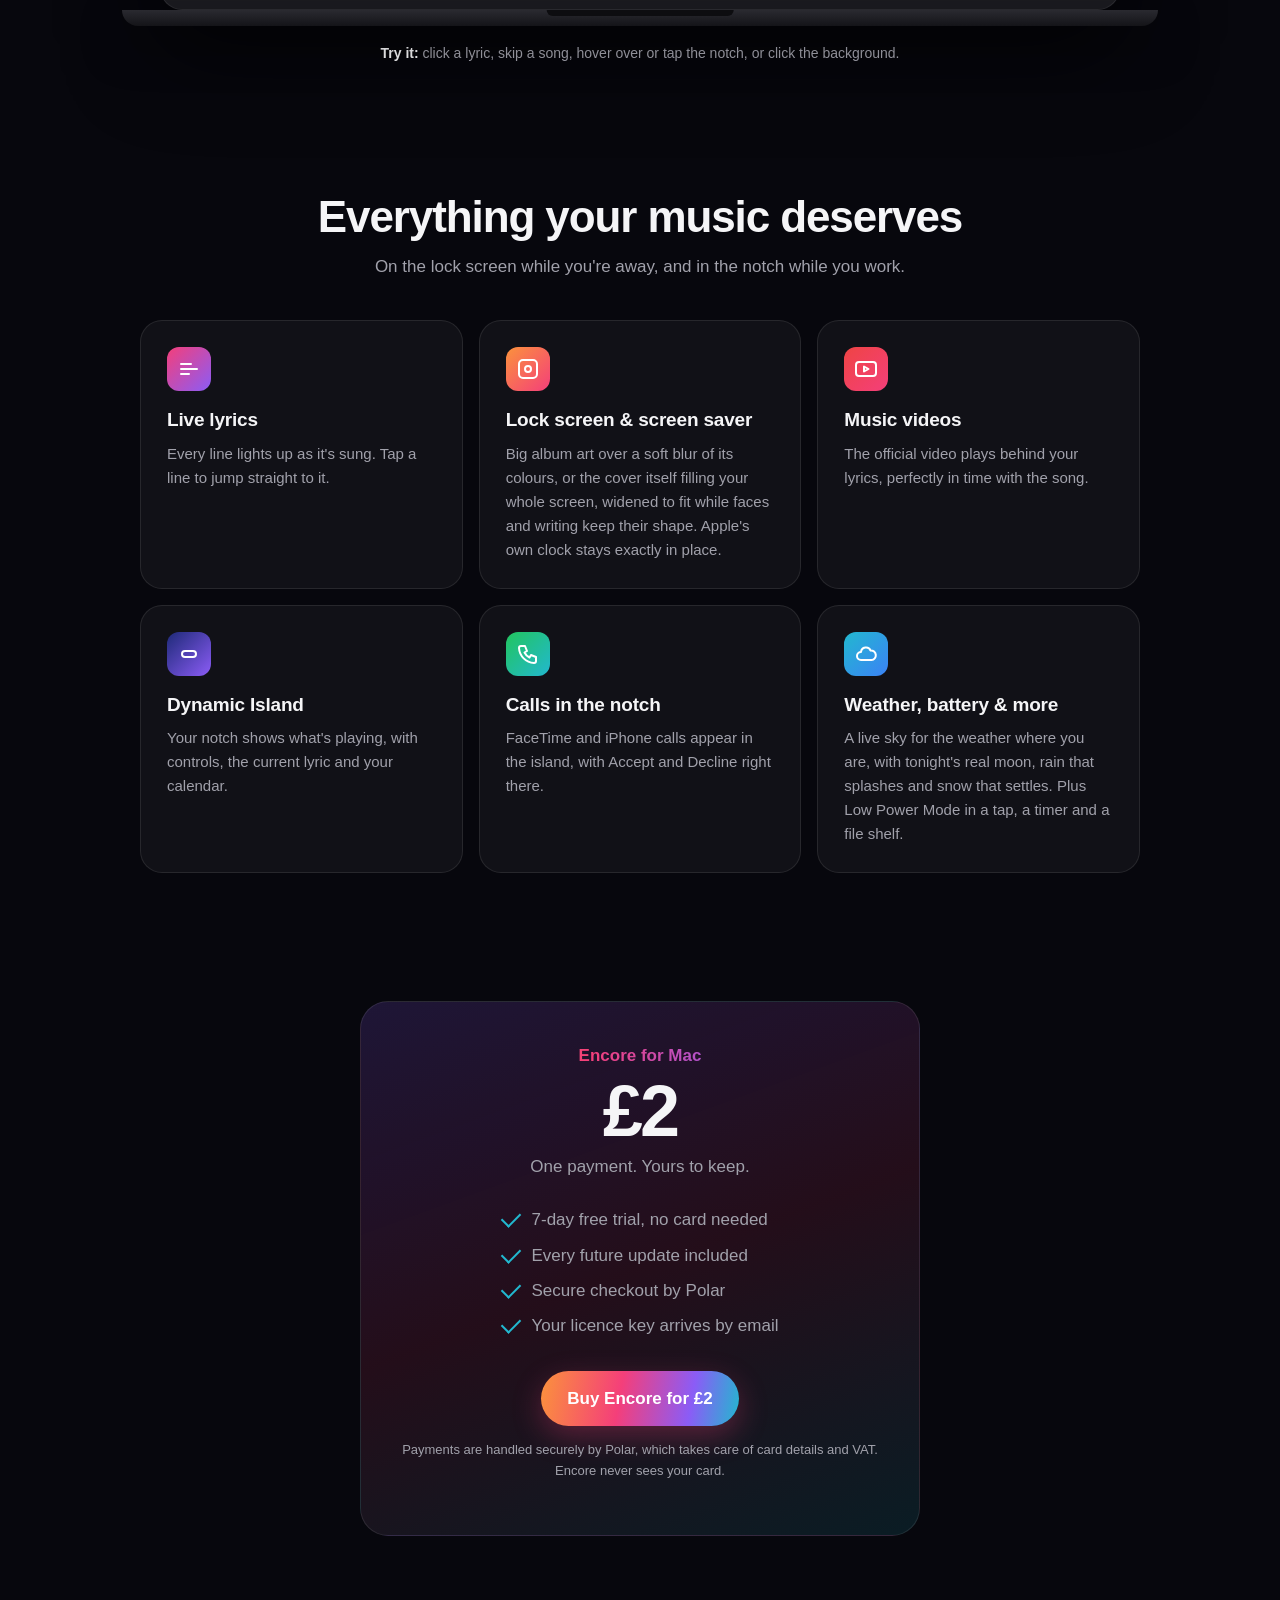
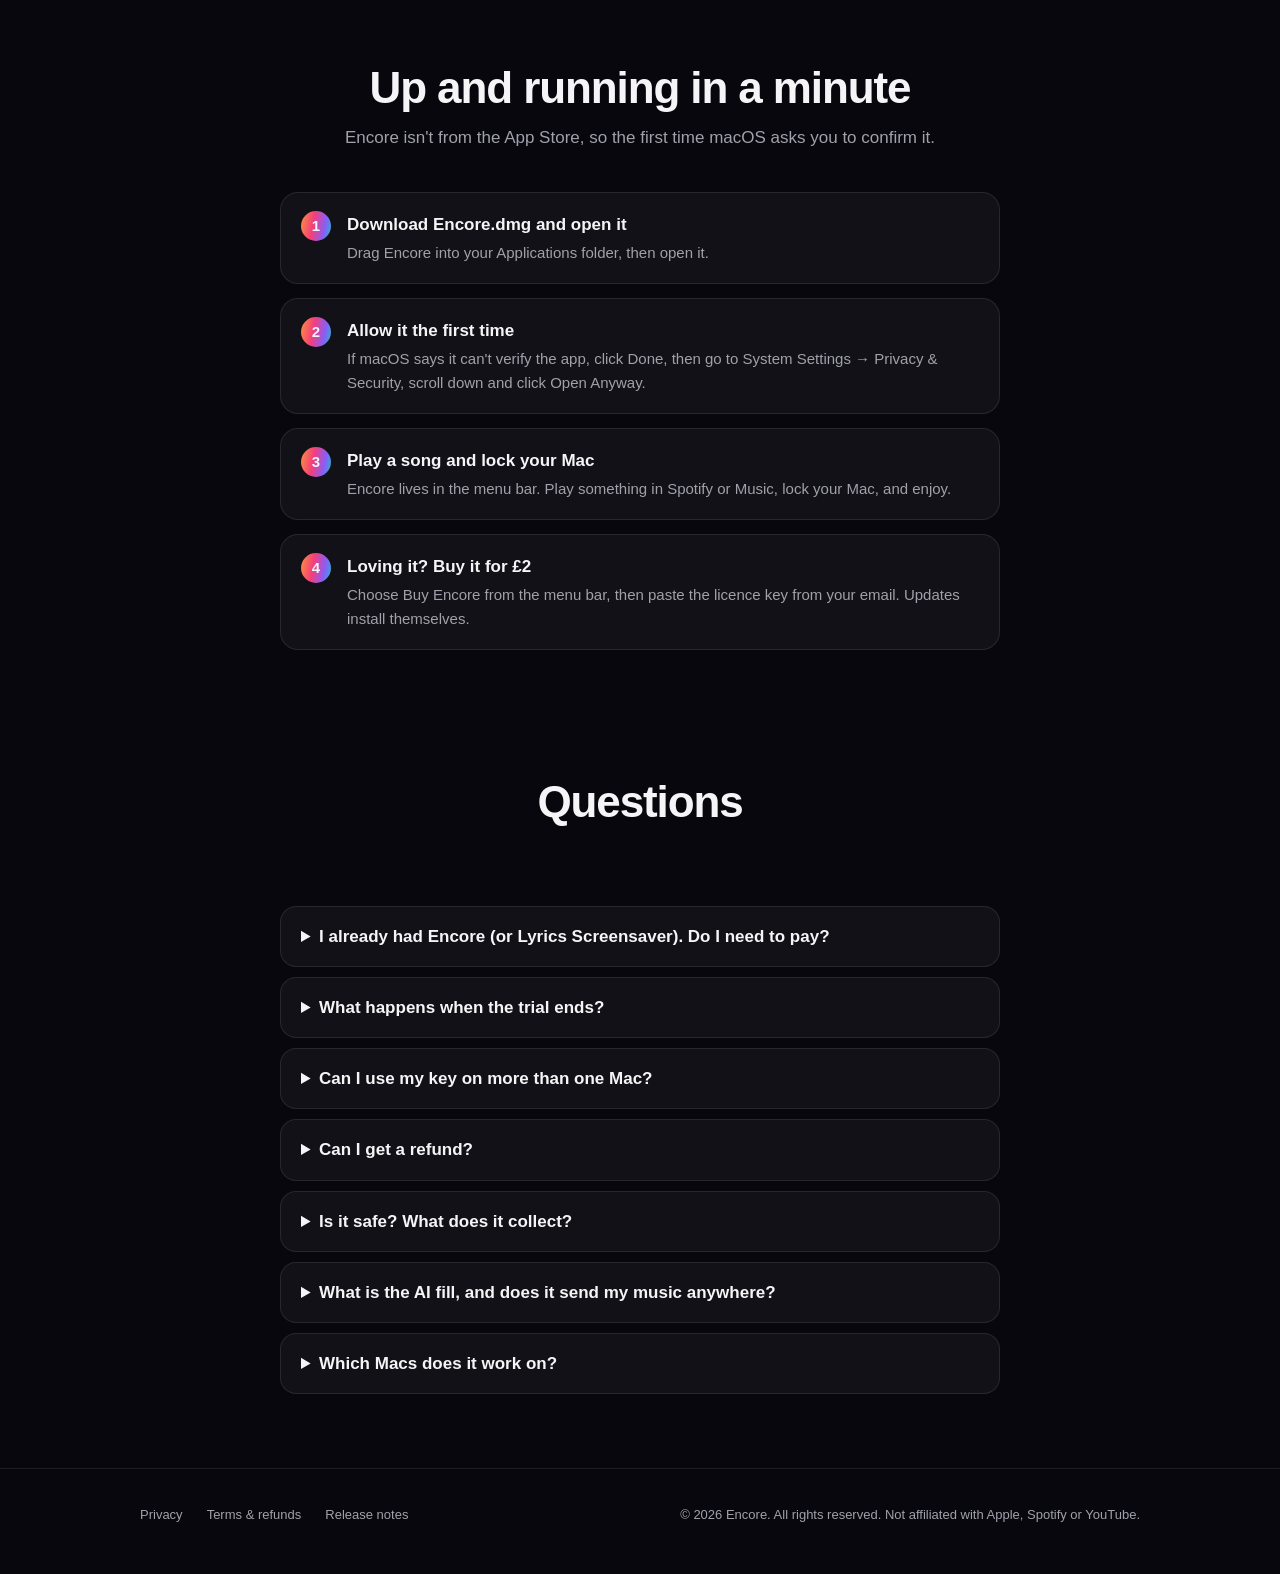
==== commit 0dfaa6d2: "Website: interactive Encore demo (made-up songs, original art and lyrics) Co-Authored-By: Claude Opu" ====
--- a/index.html
+++ b/index.html
@@ -94,12 +94,13 @@
   footer .copy { margin-left: auto; }
   @media (max-width: 640px) { nav .links { display: none; } footer .copy { margin-left: 0; width: 100%; } }
 </style>
+<link rel="stylesheet" href="demo.css">
 </head>
 <body>
 
 <nav><div class="wrap">
   <img src="favicon.png" alt=""><b>Encore</b>
-  <div class="links"><a href="#features">Features</a><a href="#price">Price</a><a href="#install">Install</a><a href="#faq">Questions</a></div>
+  <div class="links"><a href="#try">Try it</a><a href="#features">Features</a><a href="#price">Price</a><a href="#install">Install</a><a href="#faq">Questions</a></div>
 </div></nav>
 
 <header class="hero"><div class="glow"></div><div class="wrap">
@@ -112,6 +113,12 @@
   </div>
   <p class="small">For macOS 14 or later · Works with Spotify and Apple Music · 7 days free</p>
 </div></header>
+
+<section id="try"><div class="wrap">
+  <h2>See it in action</h2>
+  <p class="sub">This is Encore's lock screen, running right here. The songs are made up and it plays silently, but everything works.</p>
+  <div id="demo"></div>
+</div></section>
 
 <section id="features"><div class="wrap">
   <h2>Everything your music deserves</h2>
@@ -197,5 +204,6 @@
     }
   });
 </script>
+<script src="demo.js"></script>
 </body>
 </html>
--- a/demo.css
+++ b/demo.css
@@ -0,0 +1,87 @@
+/* The live Encore demo: a small Mac screen running Encore's lock screen. */
+#try { padding-top: 24px; }
+.demo-hint { text-align: center; color: var(--muted); font-size: 14px; margin: 16px 0 0; }
+.demo-hint b { color: var(--text); font-weight: 600; }
+
+.mac { max-width: 960px; margin: 0 auto; }
+.mac-lid { background: #1b1b20; border-radius: 22px; padding: 14px; box-shadow: 0 40px 90px rgba(0,0,0,0.55), inset 0 0 0 1px rgba(255,255,255,0.08); }
+.mac-base { height: 16px; margin: 0 -4%; background: linear-gradient(#2a2a30, #141418); border-radius: 0 0 18px 18px; box-shadow: 0 18px 40px rgba(0,0,0,0.5); position: relative; }
+.mac-base::after { content: ""; position: absolute; left: 50%; top: 0; width: 18%; height: 6px; transform: translateX(-50%); background: #0d0d10; border-radius: 0 0 8px 8px; }
+.viewport { position: relative; overflow: hidden; border-radius: 10px; background: #000; }
+
+/* The screen is laid out at 1000×625 and scaled to fit. */
+.scr { position: absolute; left: 0; top: 0; width: 1000px; height: 625px; transform-origin: 0 0; overflow: hidden; color: #fff;
+       font-family: -apple-system, BlinkMacSystemFont, "SF Pro Text", "Helvetica Neue", Arial, sans-serif; user-select: none; -webkit-user-select: none; }
+.scr * { box-sizing: border-box; }
+.layer { position: absolute; inset: 0; transition: opacity .9s ease; }
+.wallpaper { background: radial-gradient(70% 90% at 20% 10%, #3b4cca, transparent 60%), radial-gradient(80% 80% at 90% 90%, #c2417a, transparent 60%), linear-gradient(160deg, #1b2459, #431c5a 55%, #0f1235); }
+.artbg { background-size: cover; background-position: center; filter: blur(16px) saturate(1.1) brightness(0.92); transform: scale(1.08); }
+.colours { }
+.shade { background: radial-gradient(closest-side, transparent 60%, rgba(0,0,0,0.25)); pointer-events: none; }
+.lyricshade { background: rgba(0,0,0,0.42); pointer-events: none; }
+.catch { position: absolute; inset: 0; cursor: pointer; }
+
+/* Clock */
+.clock { position: absolute; top: 46px; left: 0; right: 0; text-align: center; pointer-events: none; text-shadow: 0 2px 14px rgba(0,0,0,0.25); }
+.clock .date { font-size: 19px; font-weight: 600; opacity: .9; }
+.clock .time { font-size: 96px; font-weight: 700; letter-spacing: -2px; line-height: 1; font-family: "SF Pro Rounded", -apple-system, sans-serif; opacity: .92; }
+
+/* Notch and Dynamic Island */
+.island { position: absolute; top: 0; left: 50%; width: 170px; height: 30px; transform: translateX(-50%); background: #000; border-radius: 0 0 16px 16px;
+          transition: width .45s cubic-bezier(.3,1.3,.5,1), height .45s cubic-bezier(.3,1.3,.5,1), border-radius .45s; z-index: 5; cursor: pointer; overflow: hidden; }
+.island.open { width: 440px; height: 128px; border-radius: 0 0 30px 30px; cursor: default; }
+.island .mini { position: absolute; top: 6px; left: 10px; width: 18px; height: 18px; border-radius: 5px; background-size: cover; transition: opacity .2s; }
+.island .minibars { position: absolute; top: 9px; right: 12px; display: flex; gap: 2px; align-items: flex-end; height: 12px; transition: opacity .2s; }
+.island .minibars i { width: 3px; border-radius: 2px; background: currentColor; height: 4px; transition: height .12s; }
+.island.open .mini, .island.open .minibars { opacity: 0; }
+.island .full { position: absolute; inset: 34px 18px 12px; display: flex; gap: 14px; align-items: center; opacity: 0; transition: opacity .25s; pointer-events: none; }
+.island.open .full { opacity: 1; transition-delay: .15s; pointer-events: auto; }
+.island .full .art { width: 70px; height: 70px; border-radius: 14px; background-size: cover; flex: none; }
+.island .full .info { flex: 1; min-width: 0; }
+.island .full .t { font-weight: 600; font-size: 15px; white-space: nowrap; overflow: hidden; text-overflow: ellipsis; }
+.island .full .a { font-size: 13px; opacity: .6; }
+.island .full .l { font-size: 13px; margin-top: 4px; opacity: .9; white-space: nowrap; overflow: hidden; text-overflow: ellipsis; }
+.island .full .ctl { display: flex; gap: 6px; }
+
+/* Side buttons */
+.side { position: absolute; left: 22px; top: 22px; display: flex; flex-direction: column; gap: 10px; z-index: 4; transition: opacity .4s; }
+.side button { width: 40px; height: 40px; border-radius: 50%; border: 1px solid rgba(255,255,255,0.25); background: rgba(255,255,255,0.12);
+               backdrop-filter: blur(14px); -webkit-backdrop-filter: blur(14px); color: #fff; display: grid; place-items: center; cursor: pointer; padding: 0; }
+.side button.on { background: var(--accent, #f43f7a); border-color: transparent; }
+.side button svg, .ctl svg { width: 18px; height: 18px; fill: currentColor; }
+
+/* Album art and the glass controls */
+.art { position: absolute; border-radius: 16px; background-size: cover; background-position: center; box-shadow: 0 20px 50px rgba(0,0,0,0.45);
+       transition: all .7s cubic-bezier(.2,.9,.25,1); cursor: pointer; z-index: 4; }
+.glass { position: absolute; border-radius: 22px; background: rgba(255,255,255,0.13); border: 1px solid rgba(255,255,255,0.28);
+         backdrop-filter: blur(22px) saturate(160%); -webkit-backdrop-filter: blur(22px) saturate(160%);
+         box-shadow: inset 0 1px 0 rgba(255,255,255,0.35), 0 12px 32px rgba(0,0,0,0.25); transition: all .7s cubic-bezier(.2,.9,.25,1); z-index: 3; padding: 12px 16px; }
+.glass .row { display: flex; align-items: center; gap: 10px; }
+.glass .t { font-weight: 600; font-size: 14px; white-space: nowrap; overflow: hidden; text-overflow: ellipsis; }
+.glass .a { font-size: 12.5px; opacity: .7; white-space: nowrap; overflow: hidden; text-overflow: ellipsis; }
+.bar { position: relative; flex: 1; height: 16px; cursor: pointer; }
+.bar::before, .bar .fill { content: ""; position: absolute; left: 0; top: 6px; height: 4px; border-radius: 2px; }
+.bar::before { right: 0; background: rgba(255,255,255,0.28); }
+.bar .fill { background: #fff; }
+.times { font-size: 10.5px; opacity: .65; font-variant-numeric: tabular-nums; width: 30px; }
+.ctl { display: flex; justify-content: center; align-items: center; gap: 22px; }
+.ctl button { background: none; border: 0; color: #fff; cursor: pointer; padding: 4px; display: grid; place-items: center; border-radius: 50%; }
+.ctl button:hover { background: rgba(255,255,255,0.12); }
+.ctl .pp svg { width: 24px; height: 24px; }
+
+/* Lyrics */
+.lyrics { position: absolute; left: 470px; top: 150px; width: 470px; height: 420px; overflow: hidden; z-index: 3; transition: opacity .6s;
+          mask-image: linear-gradient(transparent, #000 18%, #000 78%, transparent); -webkit-mask-image: linear-gradient(transparent, #000 18%, #000 78%, transparent); }
+.lyrics .track { transition: transform .6s cubic-bezier(.2,.9,.25,1); }
+.lyrics p { margin: 0; padding: 9px 0; font-size: 27px; font-weight: 700; line-height: 1.2; letter-spacing: -.3px; opacity: .32; cursor: pointer;
+            transition: opacity .35s, transform .35s; transform-origin: left center; }
+.lyrics p:hover { opacity: .6; }
+.lyrics p.now { opacity: 1; transform: scale(1.04); }
+
+/* Visualiser */
+.viz { position: absolute; left: 0; right: 0; bottom: 0; width: 1000px; height: 120px; z-index: 2; pointer-events: none; transition: opacity .5s; }
+
+@media (max-width: 640px) {
+  .mac-lid { padding: 7px; border-radius: 14px; }
+  .mac-base { height: 10px; }
+}
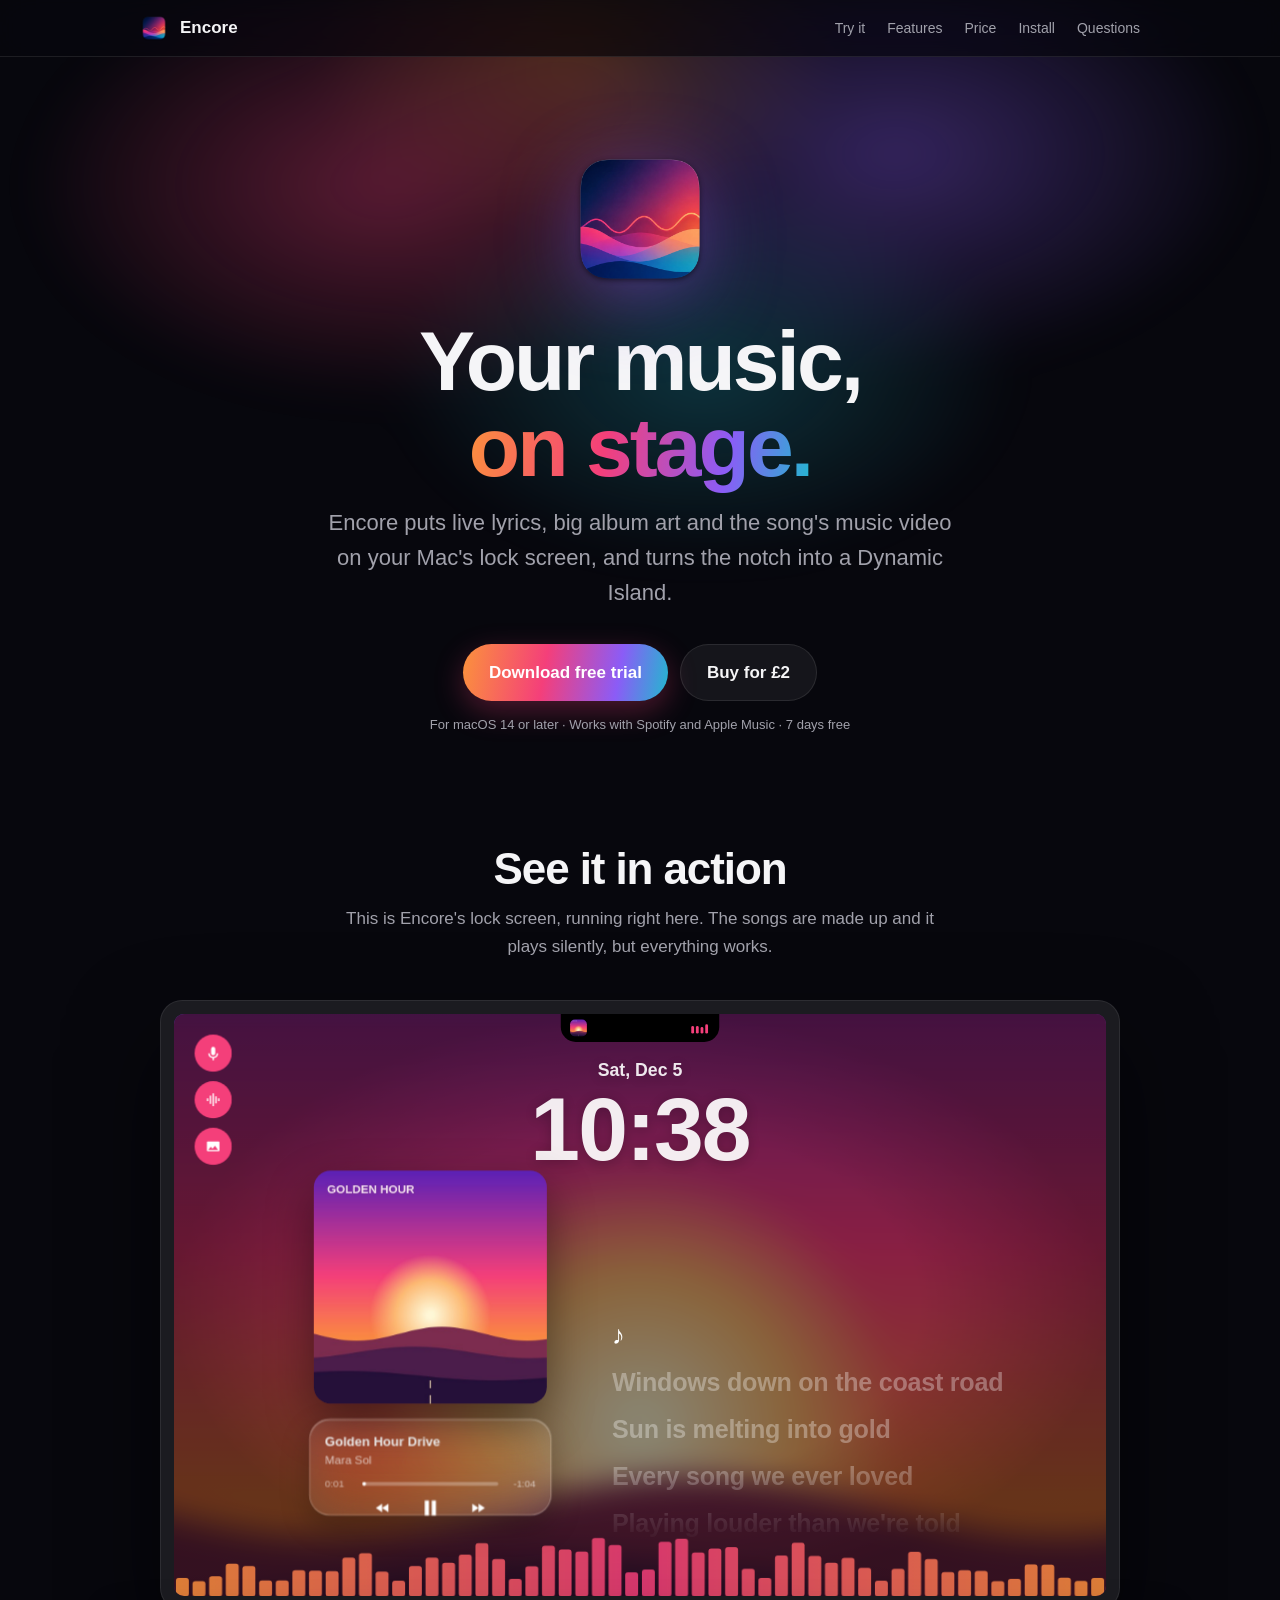
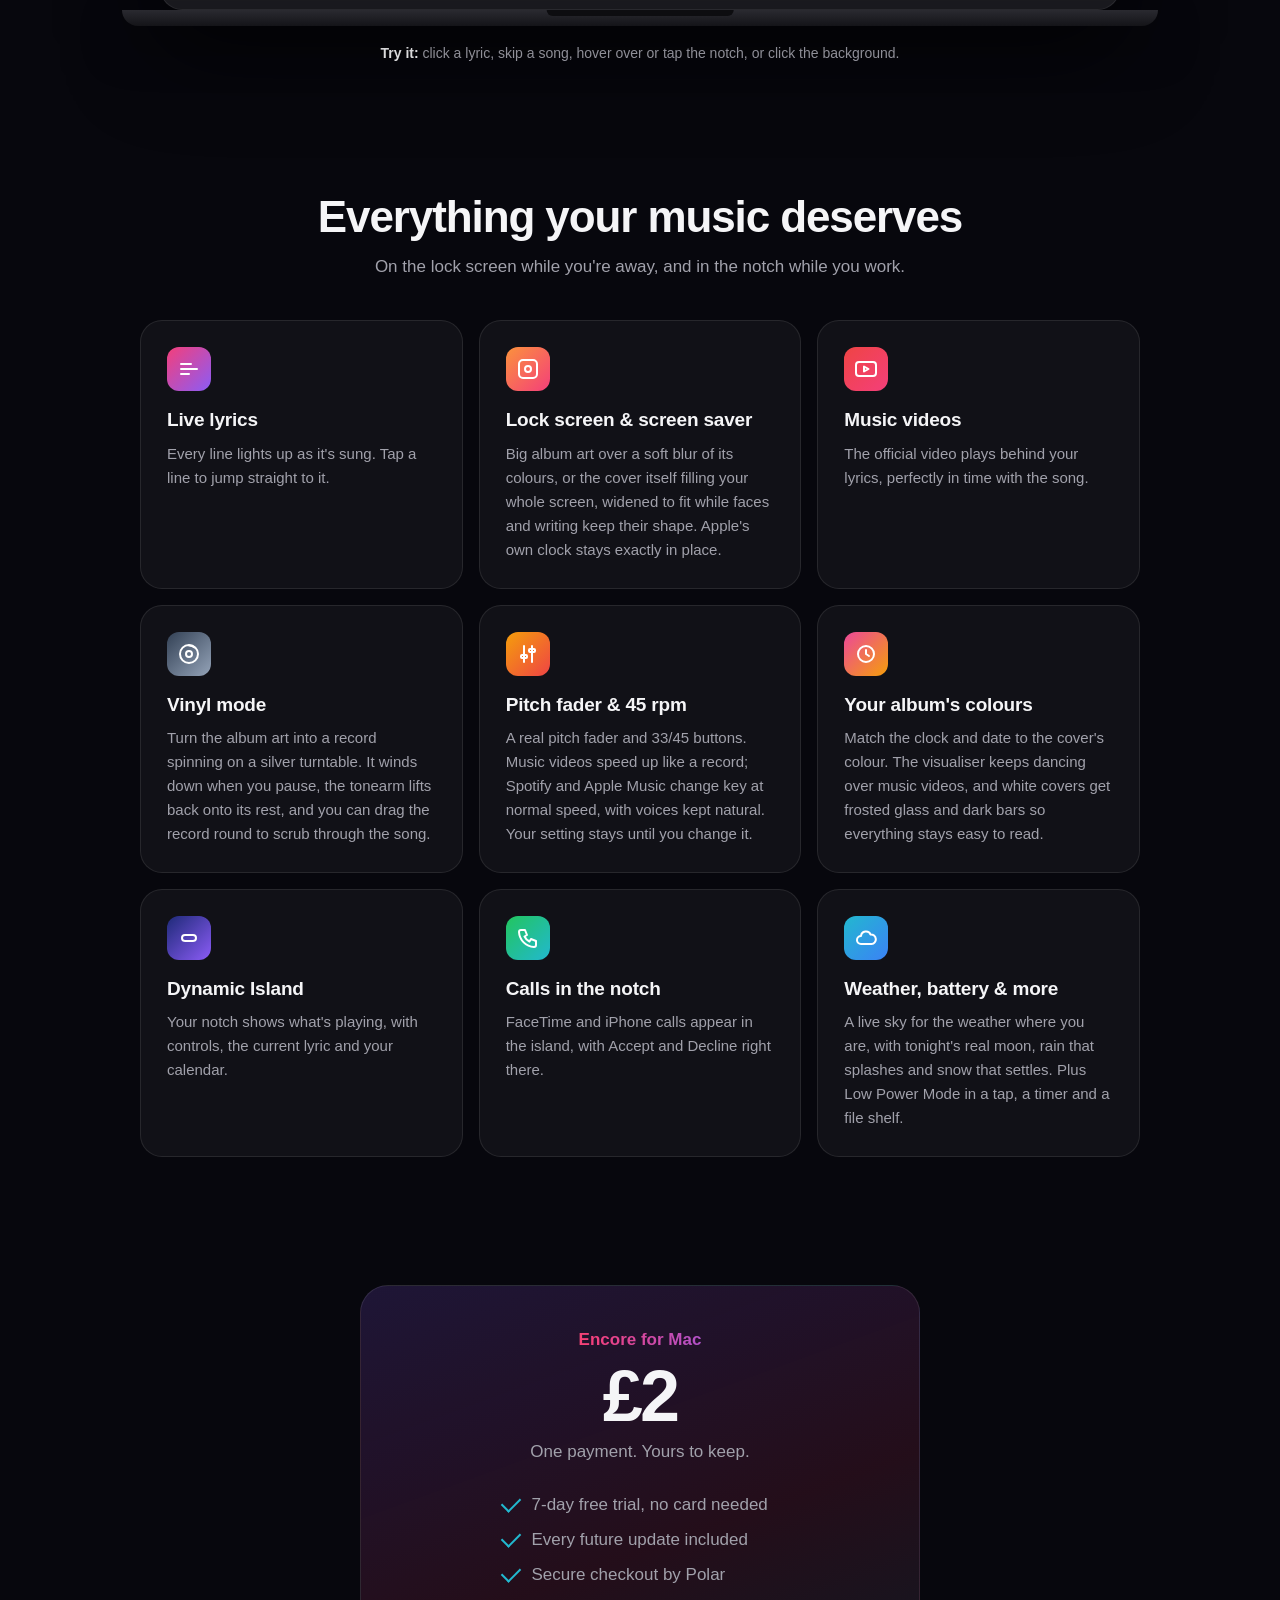
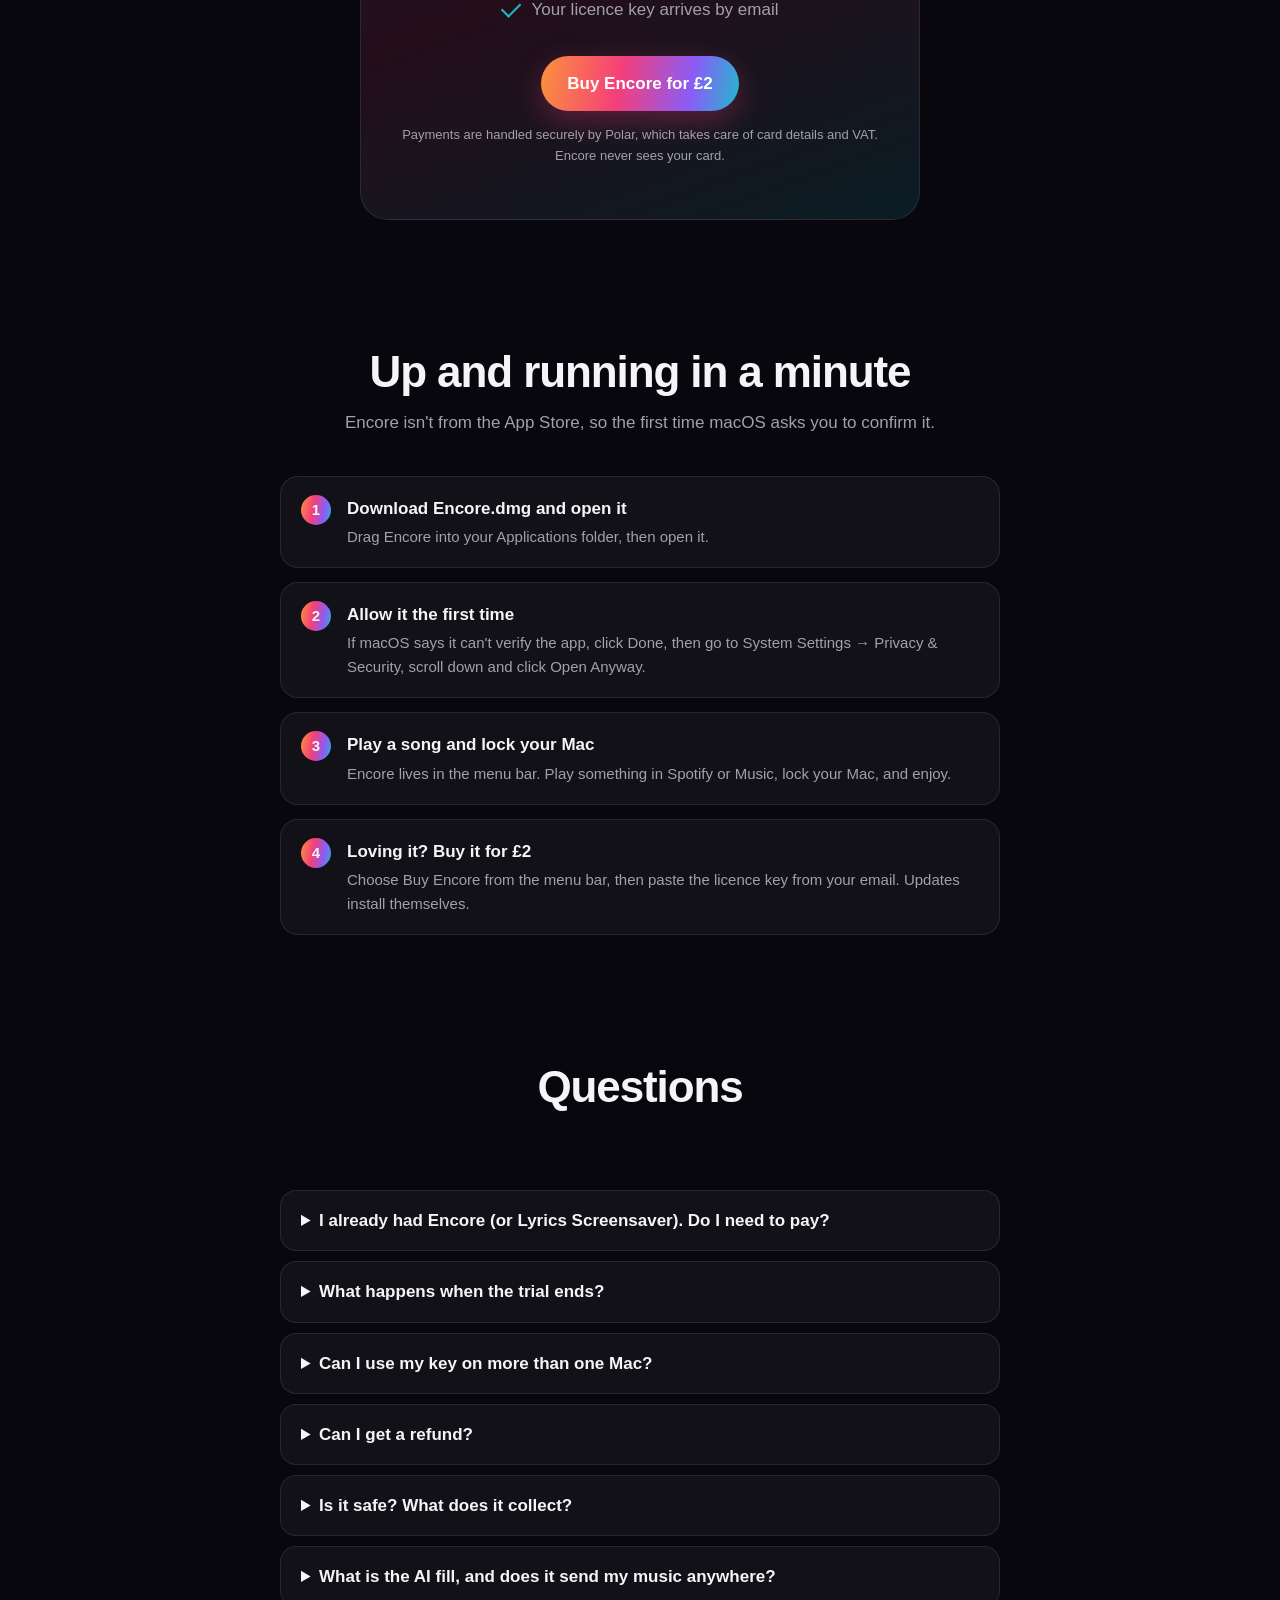
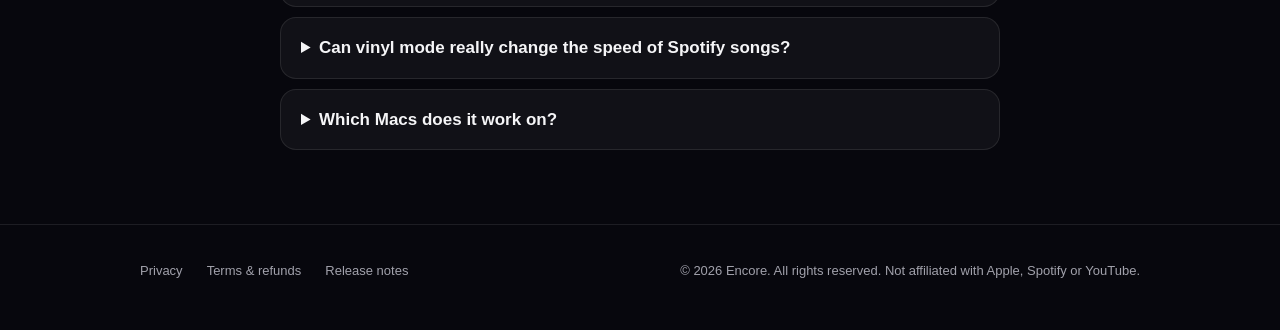
==== commit 33b997fc: "Website: vinyl mode, pitch fader and 45 rpm, album-coloured clock Co-Authored-By: Claude Opus 5.5 <n" ====
--- a/index.html
+++ b/index.html
@@ -130,6 +130,12 @@
       <h3>Lock screen &amp; screen saver</h3><p>Big album art over a soft blur of its colours, or the cover itself filling your whole screen, widened to fit while faces and writing keep their shape. Apple's own clock stays exactly in place.</p></div>
     <div class="card"><div class="badge" style="background:linear-gradient(135deg,#ef4444,#f43f7a)"><svg viewBox="0 0 24 24"><rect x="2" y="5" width="20" height="14" rx="3"/><path d="M10 9.5v5l4.5-2.5z"/></svg></div>
       <h3>Music videos</h3><p>The official video plays behind your lyrics, perfectly in time with the song.</p></div>
+    <div class="card"><div class="badge" style="background:linear-gradient(135deg,#334155,#94a3b8)"><svg viewBox="0 0 24 24"><circle cx="12" cy="12" r="9"/><circle cx="12" cy="12" r="3"/><path d="M12 3.5a8.5 8.5 0 015.5 2"/></svg></div>
+      <h3>Vinyl mode</h3><p>Turn the album art into a record spinning on a silver turntable. It winds down when you pause, the tonearm lifts back onto its rest, and you can drag the record round to scrub through the song.</p></div>
+    <div class="card"><div class="badge" style="background:linear-gradient(135deg,#f59e0b,#ef4444)"><svg viewBox="0 0 24 24"><path d="M8 4v16M16 4v16"/><rect x="5" y="13" width="6" height="3" rx="1"/><rect x="13" y="7" width="6" height="3" rx="1"/></svg></div>
+      <h3>Pitch fader &amp; 45 rpm</h3><p>A real pitch fader and 33/45 buttons. Music videos speed up like a record; Spotify and Apple Music change key at normal speed, with voices kept natural. Your setting stays until you change it.</p></div>
+    <div class="card"><div class="badge" style="background:linear-gradient(135deg,#ec4899,#f59e0b)"><svg viewBox="0 0 24 24"><circle cx="12" cy="12" r="8"/><path d="M12 8v4l3 2"/></svg></div>
+      <h3>Your album's colours</h3><p>Match the clock and date to the cover's colour. The visualiser keeps dancing over music videos, and white covers get frosted glass and dark bars so everything stays easy to read.</p></div>
     <div class="card"><div class="badge" style="background:linear-gradient(135deg,#1e2a78,#8b5cf6)"><svg viewBox="0 0 24 24"><rect x="5" y="9" width="14" height="6" rx="3"/></svg></div>
       <h3>Dynamic Island</h3><p>Your notch shows what's playing, with controls, the current lyric and your calendar.</p></div>
     <div class="card"><div class="badge" style="background:linear-gradient(135deg,#22c55e,#22b8cf)"><svg viewBox="0 0 24 24"><path d="M5 4h4l2 5-2.5 1.5a11 11 0 005 5L15 13l5 2v4a2 2 0 01-2 2A16 16 0 013 6a2 2 0 012-2"/></svg></div>
@@ -181,6 +187,8 @@
     <p>There are no accounts, ads or tracking. Encore only goes online for lyrics, album art, the weather (using your location rounded to about 1 km), music videos from YouTube if you turn them on, anonymous video timings, the optional AI fill download, updates, and checking your licence key. See the <a href="privacy.html">privacy policy</a>.</p></details>
   <details><summary>What is the AI fill, and does it send my music anywhere?</summary>
     <p>It's optional. Some covers can't simply be widened, like a face filling the whole cover, so Encore can use a small AI model to paint in the sides. It's a one-time download of about 187 MB, and it runs entirely on your Mac: nothing is uploaded. Without it, those covers are shown zoomed instead.</p></details>
+  <details><summary>Can vinyl mode really change the speed of Spotify songs?</summary>
+    <p>Spotify and Apple Music don't let other apps change their speed, so for them the pitch fader changes the key while the song plays at its normal speed, done on your Mac with the open-source <a href="https://github.com/Signalsmith-Audio/signalsmith-stretch">Signalsmith Stretch</a> engine. Music videos, which Encore plays itself, speed up and slow down just like a record. Encore plays its own pitched copy a fraction of a second behind, and the lyrics wait to match.</p></details>
   <details><summary>Which Macs does it work on?</summary>
     <p>Any Mac with macOS 14 or later, Apple silicon or Intel. The Dynamic Island looks best on a MacBook with a notch.</p></details>
 </div></section>
